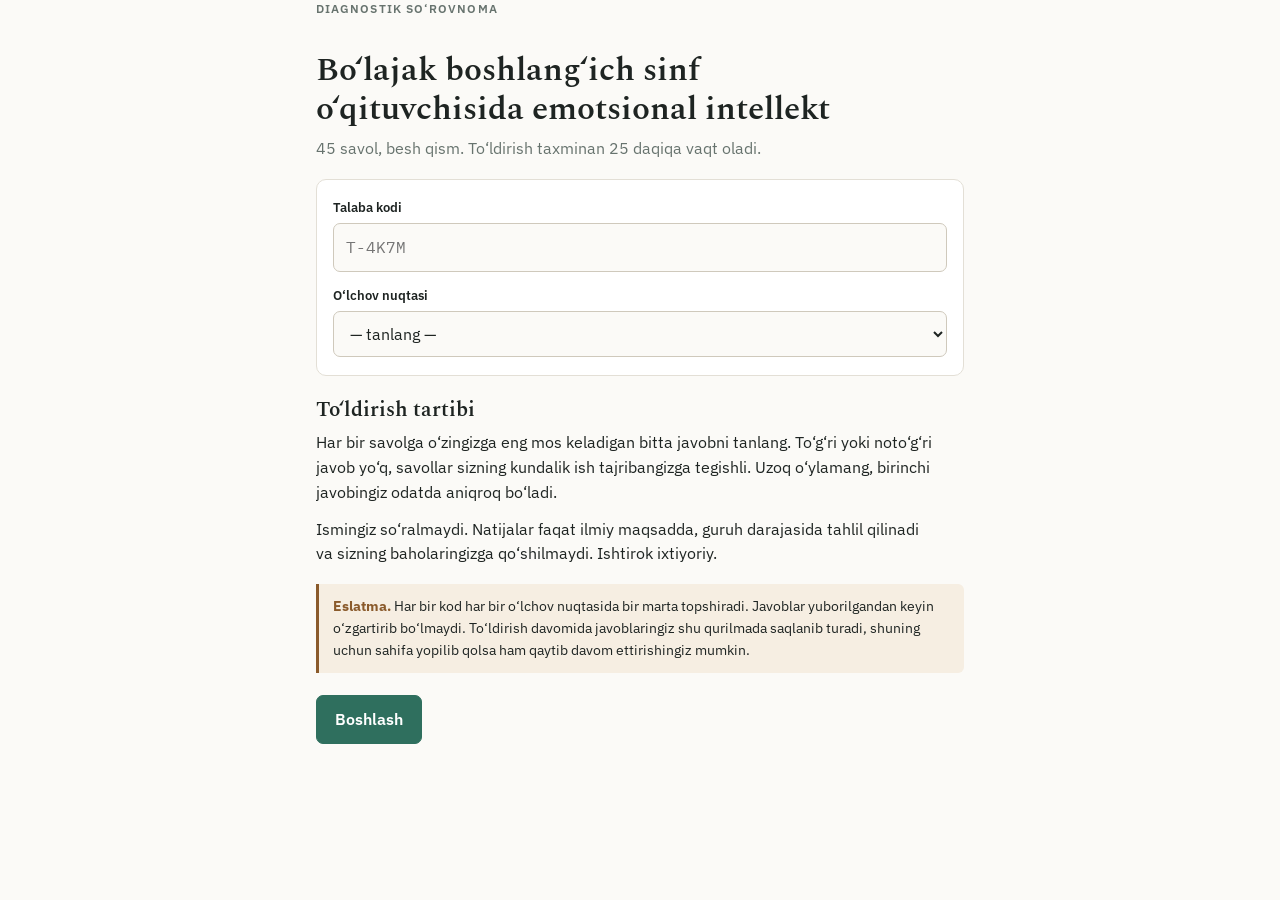
==== index.html @ 25a9147a "Add files via upload" ====
<!doctype html>
<html lang="uz">
<head>
<meta charset="utf-8">
<meta name="viewport" content="width=device-width, initial-scale=1, viewport-fit=cover">
<title>Emotsional intellekt so&#8216;rovnomasi</title>
<link rel="stylesheet" href="https://fonts.googleapis.com/css2?family=Spectral:wght@500;600&family=IBM+Plex+Sans:wght@400;500;600&family=IBM+Plex+Mono:wght@400;500&display=swap">
<style>
  :root{
    --bg:#FBFAF7; --surface:#FFFFFF; --surface-2:#F4F2EC;
    --ink:#1E2422; --muted:#67736E; --line:#E3DFD6; --line-2:#CFC9BC;
    --accent:#2F6F5E; --accent-ink:#FFFFFF; --accent-soft:#E7EFEB;
    --warn:#8A5A2B; --warn-soft:#F6EEE2;
    --serif:"Spectral",Georgia,"Times New Roman",serif;
    --sans:"IBM Plex Sans",system-ui,-apple-system,Segoe UI,sans-serif;
    --mono:"IBM Plex Mono",ui-monospace,SFMono-Regular,Menlo,monospace;
    color-scheme:light;
    padding-top:env(safe-area-inset-top,0px);
    padding-bottom:env(safe-area-inset-bottom,0px);
  }
  @media (prefers-color-scheme:dark){
    :root:not([data-theme="light"]){
      --bg:#14181A; --surface:#1B2022; --surface-2:#232A2C;
      --ink:#E7EAE7; --muted:#98A39E; --line:#2C3336; --line-2:#3C4548;
      --accent:#79B9A6; --accent-ink:#10201C; --accent-soft:#1E2E2A;
      --warn:#D7A76A; --warn-soft:#2A2319;
      color-scheme:dark;
    }
  }
  :root[data-theme="dark"]{
    --bg:#14181A; --surface:#1B2022; --surface-2:#232A2C;
    --ink:#E7EAE7; --muted:#98A39E; --line:#2C3336; --line-2:#3C4548;
    --accent:#79B9A6; --accent-ink:#10201C; --accent-soft:#1E2E2A;
    --warn:#D7A76A; --warn-soft:#2A2319;
    color-scheme:dark;
  }

  *{box-sizing:border-box}
  html{-webkit-text-size-adjust:100%}
  body{
    margin:0; background:var(--bg); color:var(--ink);
    font-family:var(--sans); font-size:16px; line-height:1.55;
  }
  img{max-width:100%}
  [hidden]{display:none!important}
  .wrap{max-width:680px; margin:0 auto; padding-inline:16px; padding-block:0 56px}

  .bar{
    position:sticky; top:env(safe-area-inset-top,0px); z-index:5;
    background:var(--bg); border-bottom:1px solid var(--line);
  }
  .bar-in{max-width:680px; margin:0 auto; padding:10px 16px 8px;
    display:flex; align-items:baseline; gap:12px; flex-wrap:nowrap}
  .bar-nom{font-family:var(--serif); font-weight:600; font-size:17px;
    white-space:nowrap; overflow:hidden; text-overflow:ellipsis}
  .bar-son{font-family:var(--mono); font-size:13px; color:var(--muted);
    margin-inline-start:auto; white-space:nowrap}
  .track{height:3px; background:var(--line)}
  .track > i{display:block; height:100%; background:var(--accent); width:0; transition:width .25s ease}
  @media (prefers-reduced-motion:reduce){ .track > i{transition:none} }

  h1{font-family:var(--serif); font-weight:600; font-size:clamp(25px,6vw,33px);
     line-height:1.2; text-wrap:balance; margin:32px 0 6px}
  h2{font-family:var(--serif); font-weight:600; font-size:21px; margin:0 0 4px; text-wrap:balance}
  .kicker{font-size:12px; letter-spacing:.09em; text-transform:uppercase;
    color:var(--muted); font-weight:600; margin:0}
  p{margin:0 0 12px; max-width:62ch}
  .muted{color:var(--muted)}
  .small{font-size:14px}

  .panel{background:var(--surface); border:1px solid var(--line); border-radius:10px;
    padding:18px 16px; margin:18px 0}
  .note{background:var(--warn-soft); border-inline-start:3px solid var(--warn);
    padding:12px 14px; border-radius:0 6px 6px 0; margin:18px 0; font-size:14px}
  .note strong{color:var(--warn)}
  .ok-note{background:var(--accent-soft); border-inline-start:3px solid var(--accent);
    padding:12px 14px; border-radius:0 6px 6px 0; margin:18px 0; font-size:14px}

  label.fld{display:block; margin:0 0 14px}
  label.fld > span{display:block; font-size:13px; font-weight:600; margin-bottom:5px}
  input[type=text], select{
    width:100%; font:inherit; font-family:var(--mono); padding:11px 12px;
    background:var(--bg); color:var(--ink);
    border:1px solid var(--line-2); border-radius:7px;
  }
  select{font-family:var(--sans)}
  input[type=text]:focus-visible, select:focus-visible, button:focus-visible{
    outline:2px solid var(--accent); outline-offset:2px}

  button{font:inherit; cursor:pointer; border-radius:7px; border:1px solid var(--line-2);
    background:var(--surface); color:var(--ink); padding:11px 18px}
  button.asosiy{background:var(--accent); color:var(--accent-ink); border-color:var(--accent); font-weight:600}
  button[disabled]{opacity:.5; cursor:not-allowed}
  .amal{display:flex; gap:10px; flex-wrap:wrap; margin-top:22px; align-items:center}

  .savol{border-top:1px solid var(--line); padding:18px 0 4px}
  .savol:first-of-type{border-top:0}
  .savol.javobsiz{background:var(--warn-soft); border-radius:8px;
    padding-inline:12px; margin-inline:-12px; border-top-color:transparent}
  .q{display:flex; gap:10px; margin-bottom:12px}
  .q-n{font-family:var(--mono); font-size:13px; color:var(--muted); padding-top:3px; min-width:24px}
  .q-t{flex:1; max-width:56ch}
  .vaziyat{font-style:italic; color:var(--ink); background:var(--surface-2);
    border-radius:8px; padding:12px 14px; margin-bottom:10px}

  .likert{display:grid; grid-template-columns:repeat(4,1fr); gap:8px}
  @media (max-width:520px){ .likert{grid-template-columns:repeat(2,1fr)} }
  .likert button{display:flex; flex-direction:column; align-items:center; gap:3px;
    padding:10px 6px; text-align:center; line-height:1.25}
  .likert .b-son{font-family:var(--mono); font-size:15px; font-weight:500}
  .likert .b-mat{font-size:11.5px; color:var(--muted)}
  .qator{display:grid; gap:8px}
  .qator button{text-align:start; padding:11px 13px; display:flex; gap:10px; align-items:flex-start}
  .qator .b-harf{font-family:var(--mono); font-size:13px; color:var(--muted); padding-top:2px}
  button.tanlangan{background:var(--accent-soft); border-color:var(--accent); box-shadow:inset 0 0 0 1px var(--accent)}
  button.tanlangan .b-mat, button.tanlangan .b-harf{color:var(--ink)}

  table{border-collapse:collapse; width:100%; font-size:15px}
  th,td{text-align:start; padding:10px 8px; border-bottom:1px solid var(--line)}
  th{font-size:12px; letter-spacing:.06em; text-transform:uppercase; color:var(--muted); font-weight:600}
  td.son{font-family:var(--mono); font-variant-numeric:tabular-nums; text-align:end; white-space:nowrap}
  .tbl-wrap{overflow-x:auto}
  @media (max-width:520px){
    .col-manba{display:none}
    th,td{padding:10px 5px}
  }
  .dj{display:inline-block; font-size:12.5px; font-weight:600; padding:2px 9px; border-radius:99px;
    border:1px solid var(--line-2); background:var(--surface-2)}
  .dj.yuqori{background:var(--accent-soft); border-color:var(--accent); color:var(--ink)}
  textarea{width:100%; min-height:110px; font-family:var(--mono); font-size:12px;
    padding:11px; border:1px solid var(--line-2); border-radius:7px;
    background:var(--bg); color:var(--ink); white-space:pre; overflow-x:auto}
  .xabar{font-size:14px; color:var(--warn); margin-top:12px; min-height:20px}
</style>
</head>
<body>

<div class="bar" id="bar" hidden>
  <div class="bar-in">
    <span class="bar-nom" id="bar-nom">A qismi</span>
    <span class="bar-son" id="bar-son">1 / 5</span>
  </div>
  <div class="track"><i id="track-i"></i></div>
</div>

<div class="wrap">

  <!-- KIRISH -->
  <section id="e-kirish">
    <p class="kicker">Diagnostik so&#8216;rovnoma</p>
    <h1>Bo&#8216;lajak boshlang&#8216;ich sinf o&#8216;qituvchisida emotsional intellekt</h1>
    <p class="muted">45 savol, besh qism. To&#8216;ldirish taxminan 25 daqiqa vaqt oladi.</p>

    <div class="ok-note" id="qoralama-panel" hidden>
      <strong id="qoralama-matn">Tugallanmagan to&#8216;ldirish topildi.</strong>
      <div class="amal" style="margin-top:10px">
        <button class="asosiy" id="davom">Davom etish</button>
        <button id="boshqatdan">Boshqatdan boshlash</button>
      </div>
    </div>

    <div class="panel">
      <label class="fld">
        <span>Talaba kodi</span>
        <input type="text" id="kod" placeholder="T-4K7M" autocomplete="off" spellcheck="false">
      </label>
      <label class="fld" style="margin-bottom:0">
        <span>O&#8216;lchov nuqtasi</span>
        <select id="nuqta">
          <option value="">&#8212; tanlang &#8212;</option>
          <option value="PRE">PRE-test</option>
          <option value="MID">MID-test</option>
          <option value="POST">POST-test</option>
        </select>
      </label>
    </div>

    <h2>To&#8216;ldirish tartibi</h2>
    <p>Har bir savolga o&#8216;zingizga eng mos keladigan bitta javobni tanlang. To&#8216;g&#8216;ri yoki noto&#8216;g&#8216;ri javob yo&#8216;q, savollar sizning kundalik ish tajribangizga tegishli. Uzoq o&#8216;ylamang, birinchi javobingiz odatda aniqroq bo&#8216;ladi.</p>
    <p>Ismingiz so&#8216;ralmaydi. Natijalar faqat ilmiy maqsadda, guruh darajasida tahlil qilinadi va sizning baholaringizga qo&#8216;shilmaydi. Ishtirok ixtiyoriy.</p>

    <div class="note">
      <strong>Eslatma.</strong> Har bir kod har bir o&#8216;lchov nuqtasida bir marta topshiradi. Javoblar yuborilgandan keyin o&#8216;zgartirib bo&#8216;lmaydi. To&#8216;ldirish davomida javoblaringiz shu qurilmada saqlanib turadi, shuning uchun sahifa yopilib qolsa ham qaytib davom ettirishingiz mumkin.
    </div>

    <div class="amal">
      <button class="asosiy" id="boshla">Boshlash</button>
      <span class="xabar" id="kirish-xabar"></span>
    </div>
  </section>

  <!-- QISMLAR -->
  <section id="e-qism" hidden>
    <h1 id="qism-sarlavha">A qismi</h1>
    <p class="muted" id="qism-izoh"></p>
    <div id="bandlar"></div>
    <div class="amal">
      <button id="orqaga">Orqaga</button>
      <button class="asosiy" id="keyingi">Keyingisi</button>
      <span class="xabar" id="qism-xabar"></span>
    </div>
  </section>

  <!-- NATIJA -->
  <section id="e-natija" hidden>
    <p class="kicker">Natija</p>
    <h1 id="natija-sarlavha">Natija</h1>
    <p class="muted" id="natija-izoh"></p>

    <div class="ok-note">Javoblaringiz saqlandi. So&#8216;rovnoma yakunlandi, sahifani yopishingiz mumkin.</div>

    <div class="tbl-wrap">
      <table>
        <thead>
          <tr><th>Mezon</th><th class="col-manba">Manba</th><th style="text-align:end">Ball</th><th style="text-align:end">Foiz</th><th>Daraja</th></tr>
        </thead>
        <tbody id="natija-tbody"></tbody>
      </table>
    </div>

    <p class="small muted" style="margin-top:14px">Umumiy ball hisoblanmaydi: mezonlarning hajmi turlicha va yig&#8216;indi natijani buzadi. Darajalar: past 0&#8211;33, o&#8216;rta 34&#8211;66, yuqori 67&#8211;100 foiz.</p>

    <details style="margin-top:24px">
      <summary class="small muted" style="cursor:pointer">Ma&#8217;lumot qatori (zaxira nusxa)</summary>
      <p class="small muted" style="margin-top:10px">Javoblar bazada saqlangan. Bu qator faqat zaxira uchun.</p>
      <textarea id="qator-matn" readonly spellcheck="false"></textarea>
      <div class="amal">
        <button id="nusxa">Nusxalash</button>
        <span class="xabar" id="natija-xabar"></span>
      </div>
    </details>
  </section>

</div>

<script>
/* Baza manzili va ochiq kaliti.
   Bu ikkisi brauzerda ochiq turishi uchun mo'ljallangan: ular bilan
   jadvallarni o'qib ham, o'zgartirib ham bo'lmaydi. Faqat ikkita amal
   ochiq — kod tekshirish va javob saqlash. */

const SB_URL = "https://zbuipyjpyliqqvnmccvu.supabase.co";
const SB_KEY = "sb_publishable_MJMHFlJ0Oghx0sfRD7zMQg_v-530TK6";


/* Diagnostik so'rovnoma — faqat bandlar matni.
   Ballash kaliti bu yerda YO'Q: u bazada turadi (band_kaliti jadvali).
   C qismining variantlari talabaga ko'rinadigan tartibda yozilgan;
   qaysi variant necha ball ekanini faqat baza biladi. */

const SHKALA = [
  "Mutlaqo qo‘shilmayman",
  "Qo‘shilmayman",
  "Qo‘shilaman",
  "To‘liq qo‘shilaman"
];

const QISM_A = [
  { n: 1,  text: "O‘quvchi xafa bo‘lganini, buni bildirmaslikka urinsa ham, sezaman" },
  { n: 2,  text: "O‘quvchi birdan jimib qolsa, buning sababini ko‘pincha tushunmayman" },
  { n: 3,  text: "Bolalar janjallashganda har birining nimadan xafa bo‘lganini ajrata olaman" },
  { n: 4,  text: "Ota-onaning gapirish ohangidan uning tashvishlanayotganini bilib olaman" },
  { n: 5,  text: "O‘quvchi javob berishdan qo‘rqayotganini yoki javobni bilmasligini farqlay olaman" },
  { n: 6,  text: "Yig‘lab yuborgan o‘quvchini tez tinchlantira olaman" },
  { n: 7,  text: "O‘quvchining ishtiyoqi so‘nib qolsa, uni qaytadan qiziqtira olmayman" },
  { n: 8,  text: "Sinfdagi keskinlikni janjal kuchaymasdan bosa olaman" },
  { n: 9,  text: "O‘quvchining qo‘rquvini yengishiga yordam berish menga qiyin" },
  { n: 10, text: "Bolaning xatosi haqida gapirganda uni ruhan tushirib yubormaslikni uddalayman" },
  { n: 11, text: "Ayrim o‘quvchilar bilan munosabatim nega qiyin kechayotganini o‘zim tushunmayman" },
  { n: 12, text: "Ish kunim og‘ir o‘tganida buning aniq sababini ayta olaman" },
  { n: 13, text: "Bolalarga nisbatan nima his qilayotganimni so‘z bilan ifodalash menga qiyin" },
  { n: 14, text: "Charchoq bilan asabiylikni bir-biridan ajrata olaman" },
  { n: 15, text: "Dars oldidan hayajonlansam, o‘zimni tez qo‘lga ola bilaman" },
  { n: 16, text: "Kun davomida to‘plangan asabiylikni bosishim qiyin kechadi" },
  { n: 17, text: "Ishdagi muvaffaqiyatsizlikdan keyin o‘zimni tez o‘nglab ola bilaman" },
  { n: 18, text: "Charchaganimni yoki zerikkanimni bolalarga bildirmaslikni uddalayman" },
  { n: 19, text: "O‘quvchining javobidan ko‘nglim to‘lmasa ham, buni yuzimda bildirmayman" },
  { n: 20, text: "Jahlim chiqqanda ko‘nglimdagini aytib qo‘yaman" }
];

const QISM_B = [
  { n: 21, q: "Meta-moment texnikasi qanday tartibda qo‘llaniladi?",
    opts: {
      A: "Nafas ol, To‘xta, Maqsadli javob ber, Holatingni his qil",
      B: "To‘xta, Nafas ol, Holatingni his qil, Maqsadli javob ber",
      C: "Holatingni his qil, To‘xta, Nafas ol, Maqsadli javob ber",
      D: "To‘xta, Holatingni his qil, Maqsadli javob ber, Nafas ol"
    } },
  { n: 22, q: "Refleksiv jurnaldagi “Keyingi darsda nimani o‘zgartiraman?” savoli qaysi bosqichga tegishli?",
    opts: { A: "vaziyatni tavsiflash", B: "baholash", C: "tahlil", D: "harakat rejasi" } },
  { n: 23, q: "Vaziyat yechimi algoritmida hissiyotni aniqlashdan keyin qaysi bosqich keladi?",
    opts: { A: "variant taklif qilish", B: "boshqalar nuqtai nazarini tushunish", C: "refleksiya", D: "vaziyatni tavsiflash" } },
  { n: 24, q: "Quyidagilardan qaysi biri noverbal signal emas?",
    opts: { A: "yelkalarning qisilishi", B: "ko‘z aloqasidan qochish", C: "og‘zaki shikoyat bildirish", D: "partadagi qo‘llarning bezovta harakati" } },
  { n: 25, q: "Kasbiy barqarorlik yo‘li qanday talabga javob berishi kerak?",
    opts: { A: "nazariy asoslangan va yangi bo‘lishi", B: "amaliy va o‘lchanadigan bo‘lishi", C: "hamkasblar tasdiqlagan bo‘lishi", D: "uzoq muddatga mo‘ljallangan bo‘lishi" } },
  { n: 26, q: "Psixologik xavfsiz sinf muhiti qaysi uch yo‘nalishda baholanadi?",
    opts: { A: "jismoniy, hissiy, ijtimoiy", B: "jismoniy, aqliy, ma’naviy", C: "hissiy, aqliy, tashkiliy", D: "ijtimoiy, ma’naviy, jismoniy" } },
  { n: 27, q: "O‘lchanadigan maqsad nimani talab qiladi?",
    opts: { A: "maqsad qisqa muddatli bo‘lishini", B: "natijani raqam yoki aniq ko‘rsatkichda ifodalashni", C: "maqsadning talabaga qiziqarli bo‘lishini", D: "maqsadni rahbar tasdiqlashini" } },
  { n: 28, q: "Ziddiyatli ota-ona bilan muloqotda o‘qituvchidan bir vaqtda talab etiladigan uch narsaga qaysi biri kirmaydi?",
    opts: { A: "empatiya", B: "o‘zini boshqarish", C: "kasbiy munosabatni saqlash", D: "ota-onaning fikriga qo‘shilish" } }
];

/* C qismi. Variantlar talabaga ko'rinadigan tartibda, ballsiz.
   Yuborilganda tanlangan variantning tartib raqami (0..3) ketadi. */
const QISM_C = [
  { n: 29,
    sit: "Odatda faol qatnashadigan o‘quvchi bir haftadan beri darsda jim o‘tiribdi, savollarga qisqa javob beradi, tanaffusda yolg‘iz qoladi.",
    opts: [
      "Vaqtinchalik holat deb, bir-ikki hafta kuzataman",
      "Dars oxirida yolg‘iz qolganda holidan xabar olaman",
      "Darsda ko‘proq savol berib, uni faollashtirishga urinaman",
      "Ota-onasiga qo‘ng‘iroq qilib, uyda nima bo‘lganini so‘rayman"
    ] },
  { n: 30,
    sit: "Uchinchi marta tushuntirganingizdan keyin ham sinfning yarmi topshiriqni noto‘g‘ri bajardi. Jahlingiz chiqyapti.",
    opts: [
      "Topshiriqni uyga beraman, darsni davom ettiraman",
      "Charchaganimni aytib, mustaqil ishlashlarini so‘rayman",
      "Bir daqiqa to‘xtab, o‘zimni bosaman, keyin tushuntirish usulini o‘zgartiraman",
      "Ovozimni ko‘tarmasdan, e’tiborsizlik uchun tanbeh beraman"
    ] },
  { n: 31,
    sit: "Doskada masala yechayotgan o‘quvchi xato qildi, sinfda kulgi ko‘tarildi.",
    opts: [
      "O‘quvchini joyiga o‘tqazib, boshqasini chaqiraman",
      "Kulganlarga tanbeh berib, o‘quvchiga yechishni davom ettirishni aytaman",
      "Xatoni o‘zim tuzatib, darsni davom ettiraman",
      "Kulgini to‘xtatib, xatoning qayeridan boshlanganini birga topamiz"
    ] },
  { n: 32,
    sit: "Ota-ona darsdan keyin keskin ohangda farzandiga past baho qo‘yilganidan norozi ekanini aytdi.",
    opts: [
      "Avval uni to‘liq eshitaman, keyin bahoning qanday qo‘yilganini ko‘rsataman",
      "Suhbatni boshqa kunga ko‘chiraman",
      "Baho mezonlarini darrov tushuntirib, adolatli ekanini asoslayman",
      "Bahoni qayta ko‘rib chiqishga va’da beraman"
    ] },
  { n: 33,
    sit: "Dars yakunida siz bir o‘quvchiga keskin gapirib qo‘yganingizni angladingiz.",
    opts: [
      "Keyingi darsda unga ko‘proq e’tibor berib, holatni yumshataman",
      "Keyingi tanaffusda o‘quvchi bilan alohida gaplashib, holatimni tushuntiraman",
      "O‘quvchi sezmagan bo‘lsa kerak deb, e’tibor bermayman",
      "O‘zimga qayd qilib qo‘yaman"
    ] }
];

const QISM_D = [
  { n: 34, text: "Amaliyot paytida o‘zimni talaba emas, o‘qituvchi kabi his qilaman" },
  { n: 35, text: "Bolaning kayfiyati uchun javobgarlikni o‘z zimmamga olaman" },
  { n: 36, text: "Tajribali o‘qituvchilarning ish uslubini o‘zimga yaqin deb bilmayman" },
  { n: 37, text: "Bolalarning ishonchini qozonishni dars o‘tish bilan teng ko‘raman" },
  { n: 38, text: "Kasbning emotsional yuki meni cho‘chitadi" },
  { n: 39, text: "O‘n yildan keyin ham o‘zimni boshlang‘ich sinf o‘qituvchisi sifatida tasavvur qilaman" }
];

const QISM_E = [
  { n: 40, text: "Dars tugagach, nima yaxshi, nima yomon ketganini o‘zim uchun aniqlab olaman" },
  { n: 41, text: "Dars davomida rejam ishlamayotganini sezsam, shu zahoti usulni o‘zgartiraman" },
  { n: 42, text: "Voqeani o‘quvchining ko‘zi bilan ham ko‘rishga urinaman" },
  { n: 43, text: "Dars muvaffaqiyatsiz o‘tsa, sababini ko‘proq bolalarning tayyorgarligidan izlayman" },
  { n: 44, text: "O‘z tahlilimdan keyingi darsga aniq bir qaror chiqaraman" },
  { n: 45, text: "O‘tgan darsni qayta o‘ylashga vaqtim ham, xohishim ham bo‘lmaydi" }
];

const QISMLAR = [
  { id: "A", nom: "Emotsional holatni tanish va boshqarish", tur: "likert",  bandlar: QISM_A },
  { id: "B", nom: "Nazariy bilim",                            tur: "bilim",   bandlar: QISM_B },
  { id: "C", nom: "Pedagogik vaziyatlar",                     tur: "vaziyat", bandlar: QISM_C },
  { id: "D", nom: "Kasbiy-emotsional identifikatsiya",        tur: "likert",  bandlar: QISM_D },
  { id: "E", nom: "Refleksiya",                               tur: "likert",  bandlar: QISM_E }
];

/* Natija ekranida ko'rsatiladigan mezonlar. Ballni baza qaytaradi. */
const MEZONLAR = [
  { id: "bilim",     nom: "Bilim",                  maks: 8,  manba: "B qismi" },
  { id: "amaliy",    nom: "Emotsional-amaliy",      maks: 75, manba: "A va C qismlari" },
  { id: "refleksiv", nom: "Refleksiv",              maks: 18, manba: "E qismi" },
  { id: "kasbiy",    nom: "Kasbiy-identifikatsion", maks: 18, manba: "D qismi" }
];


(function () {
  "use strict";

  var QORALAMA = "sorovnoma_qoralama_v1";

  var javoblar = {};
  var kod = "", nuqta = "", guruh = "", qismIdx = 0, boshlanganVaqt = null;
  var yuborilmoqda = false;

  var el = function (id) { return document.getElementById(id); };
  var mat = function (s) { return document.createTextNode(s); };

  /* ---------- qurilmada saqlash ---------- */
  function qoralamaYoz() {
    try {
      localStorage.setItem(QORALAMA, JSON.stringify({
        kod: kod, nuqta: nuqta, guruh: guruh, qismIdx: qismIdx,
        javoblar: javoblar, boshlangan: boshlanganVaqt
      }));
    } catch (e) { /* xotira yopiq bo'lsa, e'tiborsiz qoldiriladi */ }
  }
  function qoralamaOqi() {
    try {
      var s = localStorage.getItem(QORALAMA);
      if (!s) return null;
      var d = JSON.parse(s);
      if (!d || !d.kod || !d.nuqta) return null;
      return d;
    } catch (e) { return null; }
  }
  function qoralamaOchir() {
    try { localStorage.removeItem(QORALAMA); } catch (e) {}
  }

  /* ---------- baza bilan aloqa ---------- */
  function sbRpc(nom, tana) {
    var ctrl = typeof AbortController !== "undefined" ? new AbortController() : null;
    var vaqt = setTimeout(function () { if (ctrl) ctrl.abort(); }, 20000);
    var sozlama = {
      method: "POST",
      headers: {
        "apikey": SB_KEY,
        "Authorization": "Bearer " + SB_KEY,
        "Content-Type": "application/json"
      },
      body: JSON.stringify(tana)
    };
    if (ctrl) sozlama.signal = ctrl.signal;
    return fetch(SB_URL + "/rest/v1/rpc/" + nom, sozlama)
      .then(function (r) {
        return r.text().then(function (t) {
          clearTimeout(vaqt);
          var j = null;
          try { j = JSON.parse(t); } catch (e) {}
          if (!r.ok) return { xato: "server", status: r.status, body: j };
          return { ok: true, body: j };
        });
      })
      .catch(function () { clearTimeout(vaqt); return { xato: "tarmoq" }; });
  }

  /* ---------- ekranlar ---------- */
  function ekran(nom) {
    el("e-kirish").hidden = nom !== "kirish";
    el("e-qism").hidden   = nom !== "qism";
    el("e-natija").hidden = nom !== "natija";
    el("bar").hidden      = nom !== "qism";
    window.scrollTo(0, 0);
  }

  /* ---------- kirish ---------- */
  function qoralamaniKorsat() {
    var d = qoralamaOqi();
    if (!d) { el("qoralama-panel").hidden = true; return; }
    el("qoralama-panel").hidden = false;
    el("qoralama-matn").textContent =
      "Tugallanmagan to‘ldirish topildi: " + d.kod + ", " + d.nuqta + "-test.";
  }

  el("davom").addEventListener("click", function () {
    var d = qoralamaOqi();
    if (!d) { qoralamaniKorsat(); return; }
    kod = d.kod; nuqta = d.nuqta; guruh = d.guruh || "";
    javoblar = d.javoblar || {};
    qismIdx = Math.min(Math.max(d.qismIdx || 0, 0), QISMLAR.length - 1);
    boshlanganVaqt = d.boshlangan || new Date().toISOString();
    qismChiz();
    ekran("qism");
  });

  el("boshqatdan").addEventListener("click", function () {
    qoralamaOchir();
    qoralamaniKorsat();
  });

  el("boshla").addEventListener("click", function () {
    var k = el("kod").value.trim().toUpperCase();
    var nq = el("nuqta").value;
    if (!k)  { el("kirish-xabar").textContent = "Talaba kodini kiriting."; el("kod").focus(); return; }
    if (!nq) { el("kirish-xabar").textContent = "O‘lchov nuqtasini tanlang."; el("nuqta").focus(); return; }

    el("boshla").disabled = true;
    el("kirish-xabar").textContent = "Kod tekshirilmoqda…";

    sbRpc("kod_tekshir", { p_kod: k }).then(function (j) {
      el("boshla").disabled = false;
      if (j.xato === "tarmoq") {
        el("kirish-xabar").textContent = "Internetga ulanib bo‘lmadi. Aloqani tekshirib, qayta urining.";
        return;
      }
      if (j.xato) {
        el("kirish-xabar").textContent = "Server javob bermadi. Birozdan keyin qayta urining.";
        return;
      }
      var q = j.body && j.body[0];
      if (!q) {
        el("kirish-xabar").textContent = "Bunday kod ro‘yxatda yo‘q. Kodni tekshirib, qayta kiriting.";
        return;
      }
      var topshirilgan = q.topshirilgan || [];
      if (topshirilgan.indexOf(nq) >= 0) {
        el("kirish-xabar").textContent = "Bu kod bilan " + nq + "-test allaqachon topshirilgan.";
        return;
      }
      kod = q.kod; guruh = q.guruh; nuqta = nq;
      javoblar = {}; qismIdx = 0;
      boshlanganVaqt = new Date().toISOString();
      el("kirish-xabar").textContent = "";
      qoralamaYoz();
      qismChiz();
      ekran("qism");
    });
  });

  /* ---------- savollar ---------- */
  function tugma(ichki, tanlandi, bosildi) {
    var b = document.createElement("button");
    b.type = "button";
    ichki(b);
    if (tanlandi) b.classList.add("tanlangan");
    b.addEventListener("click", bosildi);
    return b;
  }

  function belgila(guruhEl, tugmasi, n, qiymat) {
    var hammasi = guruhEl.querySelectorAll("button");
    for (var i = 0; i < hammasi.length; i++) hammasi[i].classList.remove("tanlangan");
    tugmasi.classList.add("tanlangan");
    javoblar[n] = qiymat;
    var karta = tugmasi.closest(".savol");
    if (karta) karta.classList.remove("javobsiz");
    el("qism-xabar").textContent = "";
    qoralamaYoz();
  }

  function savolKarta(n) {
    var d = document.createElement("div");
    d.className = "savol";
    d.id = "savol-" + n;
    return d;
  }

  function sarlavhaQator(n, matn, kursiv) {
    var q = document.createElement("div"); q.className = "q";
    var a = document.createElement("div"); a.className = "q-n"; a.appendChild(mat(String(n)));
    var b = document.createElement("div"); b.className = "q-t";
    if (kursiv) { var v = document.createElement("div"); v.className = "vaziyat"; v.appendChild(mat(matn)); b.appendChild(v); }
    else b.appendChild(mat(matn));
    q.appendChild(a); q.appendChild(b);
    return q;
  }

  function likertSavol(band) {
    var d = savolKarta(band.n);
    d.appendChild(sarlavhaQator(band.n, band.text, false));
    var g = document.createElement("div"); g.className = "likert";
    for (var i = 0; i < 4; i++) {
      (function (v) {
        g.appendChild(tugma(function (b) {
          var s1 = document.createElement("span"); s1.className = "b-son"; s1.appendChild(mat(String(v)));
          var s2 = document.createElement("span"); s2.className = "b-mat"; s2.appendChild(mat(SHKALA[v]));
          b.appendChild(s1); b.appendChild(s2);
          b.setAttribute("aria-label", band.n + "-band, " + v + " — " + SHKALA[v]);
        }, javoblar[band.n] === String(v), function (ev) { belgila(g, ev.currentTarget, band.n, String(v)); }));
      })(i);
    }
    d.appendChild(g);
    return d;
  }

  function bilimSavol(band) {
    var d = savolKarta(band.n);
    d.appendChild(sarlavhaQator(band.n, band.q, false));
    var g = document.createElement("div"); g.className = "qator";
    ["A", "B", "C", "D"].forEach(function (h) {
      g.appendChild(tugma(function (b) {
        var s1 = document.createElement("span"); s1.className = "b-harf"; s1.appendChild(mat(h));
        var s2 = document.createElement("span"); s2.className = "b-mat"; s2.appendChild(mat(band.opts[h]));
        b.appendChild(s1); b.appendChild(s2);
      }, javoblar[band.n] === h, function (ev) { belgila(g, ev.currentTarget, band.n, h); }));
    });
    d.appendChild(g);
    return d;
  }

  function vaziyatSavol(band) {
    var d = savolKarta(band.n);
    d.appendChild(sarlavhaQator(band.n, band.sit, true));
    var g = document.createElement("div"); g.className = "qator";
    band.opts.forEach(function (matni, idx) {
      g.appendChild(tugma(function (b) {
        var s2 = document.createElement("span"); s2.className = "b-mat"; s2.appendChild(mat(matni));
        b.appendChild(s2);
      }, javoblar[band.n] === String(idx), function (ev) { belgila(g, ev.currentTarget, band.n, String(idx)); }));
    });
    d.appendChild(g);
    return d;
  }

  /* ---------- qism ---------- */
  var IZOH = {
    likert: "Har bir fikr uchun bitta javobni tanlang: 0 — mutlaqo qo‘shilmayman, 3 — to‘liq qo‘shilaman.",
    bilim:  "Har bir savolning bitta to‘g‘ri javobi bor.",
    vaziyat:"Har bir vaziyatda o‘zingiz amalda qanday yo‘l tutishingizga eng yaqin variantni tanlang."
  };

  function toldirilmaganlar(qism) {
    var yoq = [];
    for (var i = 0; i < qism.bandlar.length; i++) {
      var n = qism.bandlar[i].n;
      if (javoblar[n] === undefined || javoblar[n] === null || javoblar[n] === "") yoq.push(n);
    }
    return yoq;
  }

  function qismChiz() {
    var q = QISMLAR[qismIdx];
    el("bar-nom").textContent = q.id + " qismi — " + q.nom;
    el("bar-son").textContent = (qismIdx + 1) + " / " + QISMLAR.length;
    el("track-i").style.width = Math.round((qismIdx / QISMLAR.length) * 100) + "%";
    el("qism-sarlavha").textContent = q.id + " qismi. " + q.nom;
    el("qism-izoh").textContent = IZOH[q.tur];
    el("orqaga").disabled = qismIdx === 0;
    el("keyingi").disabled = false;
    el("keyingi").textContent = qismIdx === QISMLAR.length - 1 ? "Yakunlash" : "Keyingisi";
    el("qism-xabar").textContent = "";

    var uy = el("bandlar");
    while (uy.firstChild) uy.removeChild(uy.firstChild);
    q.bandlar.forEach(function (band) {
      uy.appendChild(q.tur === "likert" ? likertSavol(band)
                   : q.tur === "bilim"  ? bilimSavol(band)
                                        : vaziyatSavol(band));
    });
    window.scrollTo(0, 0);
  }

  el("orqaga").addEventListener("click", function () {
    if (qismIdx > 0) { qismIdx--; qoralamaYoz(); qismChiz(); }
  });

  el("keyingi").addEventListener("click", function () {
    if (yuborilmoqda) return;
    var q = QISMLAR[qismIdx];
    var yoq = toldirilmaganlar(q);
    if (yoq.length) {
      yoq.forEach(function (n) {
        var k = el("savol-" + n);
        if (k) k.classList.add("javobsiz");
      });
      el("qism-xabar").textContent = yoq.length + " ta savol javobsiz qoldi.";
      var birinchi = el("savol-" + yoq[0]);
      if (birinchi) birinchi.scrollIntoView({ block: "center" });
      return;
    }
    if (qismIdx < QISMLAR.length - 1) { qismIdx++; qoralamaYoz(); qismChiz(); }
    else yubor();
  });

  /* ---------- yuborish ---------- */
  function yubor() {
    yuborilmoqda = true;
    el("keyingi").disabled = true;
    el("keyingi").textContent = "Yuborilmoqda…";
    el("qism-xabar").textContent = "";

    sbRpc("javob_saqla", {
      p_kod: kod, p_nuqta: nuqta,
      p_javoblar: javoblar, p_boshlangan: boshlanganVaqt
    }).then(function (j) {
      yuborilmoqda = false;
      el("keyingi").disabled = false;

      if (j.xato) {
        el("keyingi").textContent = "Qayta yuborish";
        el("qism-xabar").textContent = j.xato === "tarmoq"
          ? "Internetga ulanib bo‘lmadi. Javoblaringiz saqlanib turibdi — aloqa tiklanganda qayta yuboring."
          : "Server javob bermadi. Javoblaringiz saqlanib turibdi — birozdan keyin qayta yuboring.";
        return;
      }

      var r = j.body && j.body[0];
      if (!r) {
        el("keyingi").textContent = "Qayta yuborish";
        el("qism-xabar").textContent = "Server tushunarsiz javob qaytardi. Qayta urinib ko‘ring.";
        return;
      }
      if (r.holat === "allaqachon_topshirilgan") {
        el("keyingi").textContent = "Yakunlash";
        el("qism-xabar").textContent = "Bu kod bilan " + nuqta + "-test allaqachon topshirilgan.";
        qoralamaOchir();
        return;
      }
      if (r.holat === "kod_topilmadi") {
        el("keyingi").textContent = "Yakunlash";
        el("qism-xabar").textContent = "Kod ro‘yxatdan topilmadi. Tekshiruvchiga murojaat qiling.";
        return;
      }
      if (r.holat !== "saqlandi") {
        el("keyingi").textContent = "Qayta yuborish";
        el("qism-xabar").textContent = "Javoblar to‘liq emas yoki noto‘g‘ri. Qayta urinib ko‘ring.";
        return;
      }
      qoralamaOchir();
      natijaChiz(r);
    });
  }

  /* ---------- natija ---------- */
  function sana(d) {
    var p = function (x) { return (x < 10 ? "0" : "") + x; };
    return d.getFullYear() + "-" + p(d.getMonth() + 1) + "-" + p(d.getDate()) +
           " " + p(d.getHours()) + ":" + p(d.getMinutes());
  }
  function daraja(foiz) {
    if (foiz <= 33) return "past";
    if (foiz <= 66) return "o‘rta";
    return "yuqori";
  }

  function natijaChiz(r) {
    el("natija-sarlavha").textContent = kod;
    el("natija-izoh").textContent = nuqta + "-test · " + (guruh ? guruh + " · " : "") + sana(new Date());

    var tb = el("natija-tbody");
    while (tb.firstChild) tb.removeChild(tb.firstChild);
    MEZONLAR.forEach(function (m) {
      var ball = r[m.id + "_ball"], foiz = r[m.id + "_foiz"];
      var tr = document.createElement("tr");
      var c1 = document.createElement("td"); c1.appendChild(mat(m.nom));
      var c2 = document.createElement("td"); c2.className = "muted small col-manba"; c2.appendChild(mat(m.manba));
      var c3 = document.createElement("td"); c3.className = "son"; c3.appendChild(mat(ball + " / " + m.maks));
      var c4 = document.createElement("td"); c4.className = "son"; c4.appendChild(mat(foiz + "%"));
      var c5 = document.createElement("td");
      var dj = daraja(foiz);
      var sp = document.createElement("span"); sp.className = "dj " + (dj === "yuqori" ? "yuqori" : "");
      sp.appendChild(mat(dj)); c5.appendChild(sp);
      [c1, c2, c3, c4, c5].forEach(function (c) { tr.appendChild(c); });
      tb.appendChild(tr);
    });

    var bosh = ["kod", "nuqta", "guruh", "sana"];
    var qiy  = [kod, nuqta, guruh, sana(new Date())];
    MEZONLAR.forEach(function (m) {
      bosh.push(m.id + "_ball", m.id + "_foiz");
      qiy.push(r[m.id + "_ball"], r[m.id + "_foiz"]);
    });
    for (var n = 1; n <= 45; n++) {
      bosh.push("j" + n);
      qiy.push(javoblar[n] === undefined ? "" : javoblar[n]);
    }
    el("qator-matn").value = bosh.join(",") + "\n" + qiy.join(",");
    el("natija-xabar").textContent = "";
    el("track-i").style.width = "100%";
    ekran("natija");
  }

  el("nusxa").addEventListener("click", function () {
    var t = el("qator-matn");
    t.focus(); t.select();
    var ok = false;
    try { ok = document.execCommand("copy"); } catch (e) { ok = false; }
    if (!ok && navigator.clipboard) {
      navigator.clipboard.writeText(t.value).then(function () {
        el("natija-xabar").textContent = "Nusxalandi.";
      }, function () {
        el("natija-xabar").textContent = "Nusxalanmadi — matnni belgilab, qo‘lda nusxalang.";
      });
      return;
    }
    el("natija-xabar").textContent = ok ? "Nusxalandi." : "Nusxalanmadi — matnni belgilab, qo‘lda nusxalang.";
  });

  qoralamaniKorsat();
})();
</script>
</body>
</html>
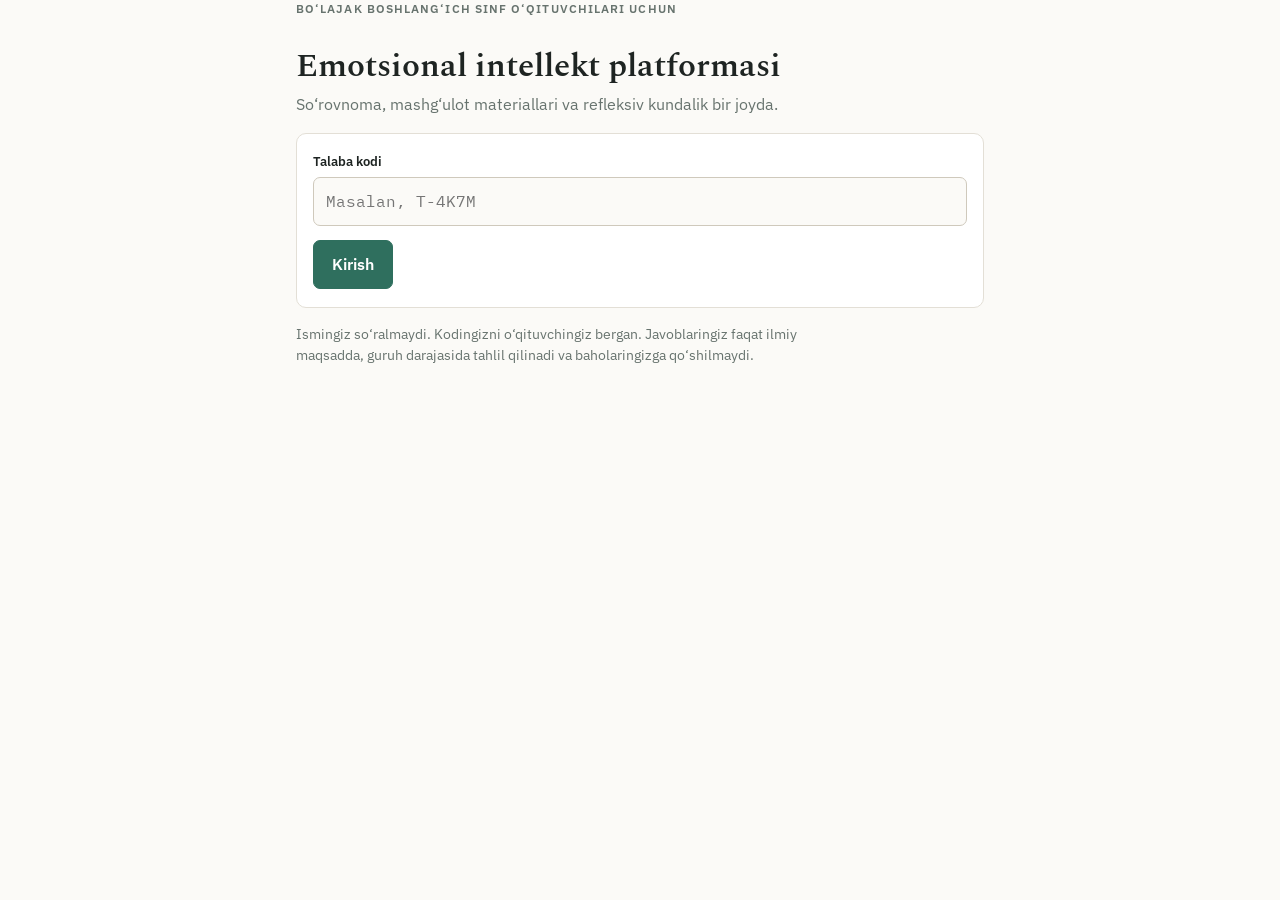
==== commit 4462615f: "Platforma: talaba sahifasi, kundalik, kuzatuv, boshqaruv va ochiq portal Co-Authored-By: Claude Opus" ====
--- a/index.html
+++ b/index.html
@@ -3,779 +3,520 @@
 <head>
 <meta charset="utf-8">
 <meta name="viewport" content="width=device-width, initial-scale=1, viewport-fit=cover">
-<title>Emotsional intellekt so&#8216;rovnomasi</title>
+<title>Emotsional intellekt platformasi</title>
 <link rel="stylesheet" href="https://fonts.googleapis.com/css2?family=Spectral:wght@500;600&family=IBM+Plex+Sans:wght@400;500;600&family=IBM+Plex+Mono:wght@400;500&display=swap">
-<style>
-  :root{
-    --bg:#FBFAF7; --surface:#FFFFFF; --surface-2:#F4F2EC;
-    --ink:#1E2422; --muted:#67736E; --line:#E3DFD6; --line-2:#CFC9BC;
-    --accent:#2F6F5E; --accent-ink:#FFFFFF; --accent-soft:#E7EFEB;
-    --warn:#8A5A2B; --warn-soft:#F6EEE2;
-    --serif:"Spectral",Georgia,"Times New Roman",serif;
-    --sans:"IBM Plex Sans",system-ui,-apple-system,Segoe UI,sans-serif;
-    --mono:"IBM Plex Mono",ui-monospace,SFMono-Regular,Menlo,monospace;
-    color-scheme:light;
-    padding-top:env(safe-area-inset-top,0px);
-    padding-bottom:env(safe-area-inset-bottom,0px);
-  }
-  @media (prefers-color-scheme:dark){
-    :root:not([data-theme="light"]){
-      --bg:#14181A; --surface:#1B2022; --surface-2:#232A2C;
-      --ink:#E7EAE7; --muted:#98A39E; --line:#2C3336; --line-2:#3C4548;
-      --accent:#79B9A6; --accent-ink:#10201C; --accent-soft:#1E2E2A;
-      --warn:#D7A76A; --warn-soft:#2A2319;
-      color-scheme:dark;
-    }
-  }
-  :root[data-theme="dark"]{
-    --bg:#14181A; --surface:#1B2022; --surface-2:#232A2C;
-    --ink:#E7EAE7; --muted:#98A39E; --line:#2C3336; --line-2:#3C4548;
-    --accent:#79B9A6; --accent-ink:#10201C; --accent-soft:#1E2E2A;
-    --warn:#D7A76A; --warn-soft:#2A2319;
-    color-scheme:dark;
-  }
-
-  *{box-sizing:border-box}
-  html{-webkit-text-size-adjust:100%}
-  body{
-    margin:0; background:var(--bg); color:var(--ink);
-    font-family:var(--sans); font-size:16px; line-height:1.55;
-  }
-  img{max-width:100%}
-  [hidden]{display:none!important}
-  .wrap{max-width:680px; margin:0 auto; padding-inline:16px; padding-block:0 56px}
-
-  .bar{
-    position:sticky; top:env(safe-area-inset-top,0px); z-index:5;
-    background:var(--bg); border-bottom:1px solid var(--line);
-  }
-  .bar-in{max-width:680px; margin:0 auto; padding:10px 16px 8px;
-    display:flex; align-items:baseline; gap:12px; flex-wrap:nowrap}
-  .bar-nom{font-family:var(--serif); font-weight:600; font-size:17px;
-    white-space:nowrap; overflow:hidden; text-overflow:ellipsis}
-  .bar-son{font-family:var(--mono); font-size:13px; color:var(--muted);
-    margin-inline-start:auto; white-space:nowrap}
-  .track{height:3px; background:var(--line)}
-  .track > i{display:block; height:100%; background:var(--accent); width:0; transition:width .25s ease}
-  @media (prefers-reduced-motion:reduce){ .track > i{transition:none} }
-
-  h1{font-family:var(--serif); font-weight:600; font-size:clamp(25px,6vw,33px);
-     line-height:1.2; text-wrap:balance; margin:32px 0 6px}
-  h2{font-family:var(--serif); font-weight:600; font-size:21px; margin:0 0 4px; text-wrap:balance}
-  .kicker{font-size:12px; letter-spacing:.09em; text-transform:uppercase;
-    color:var(--muted); font-weight:600; margin:0}
-  p{margin:0 0 12px; max-width:62ch}
-  .muted{color:var(--muted)}
-  .small{font-size:14px}
-
-  .panel{background:var(--surface); border:1px solid var(--line); border-radius:10px;
-    padding:18px 16px; margin:18px 0}
-  .note{background:var(--warn-soft); border-inline-start:3px solid var(--warn);
-    padding:12px 14px; border-radius:0 6px 6px 0; margin:18px 0; font-size:14px}
-  .note strong{color:var(--warn)}
-  .ok-note{background:var(--accent-soft); border-inline-start:3px solid var(--accent);
-    padding:12px 14px; border-radius:0 6px 6px 0; margin:18px 0; font-size:14px}
-
-  label.fld{display:block; margin:0 0 14px}
-  label.fld > span{display:block; font-size:13px; font-weight:600; margin-bottom:5px}
-  input[type=text], select{
-    width:100%; font:inherit; font-family:var(--mono); padding:11px 12px;
-    background:var(--bg); color:var(--ink);
-    border:1px solid var(--line-2); border-radius:7px;
-  }
-  select{font-family:var(--sans)}
-  input[type=text]:focus-visible, select:focus-visible, button:focus-visible{
-    outline:2px solid var(--accent); outline-offset:2px}
-
-  button{font:inherit; cursor:pointer; border-radius:7px; border:1px solid var(--line-2);
-    background:var(--surface); color:var(--ink); padding:11px 18px}
-  button.asosiy{background:var(--accent); color:var(--accent-ink); border-color:var(--accent); font-weight:600}
-  button[disabled]{opacity:.5; cursor:not-allowed}
-  .amal{display:flex; gap:10px; flex-wrap:wrap; margin-top:22px; align-items:center}
-
-  .savol{border-top:1px solid var(--line); padding:18px 0 4px}
-  .savol:first-of-type{border-top:0}
-  .savol.javobsiz{background:var(--warn-soft); border-radius:8px;
-    padding-inline:12px; margin-inline:-12px; border-top-color:transparent}
-  .q{display:flex; gap:10px; margin-bottom:12px}
-  .q-n{font-family:var(--mono); font-size:13px; color:var(--muted); padding-top:3px; min-width:24px}
-  .q-t{flex:1; max-width:56ch}
-  .vaziyat{font-style:italic; color:var(--ink); background:var(--surface-2);
-    border-radius:8px; padding:12px 14px; margin-bottom:10px}
-
-  .likert{display:grid; grid-template-columns:repeat(4,1fr); gap:8px}
-  @media (max-width:520px){ .likert{grid-template-columns:repeat(2,1fr)} }
-  .likert button{display:flex; flex-direction:column; align-items:center; gap:3px;
-    padding:10px 6px; text-align:center; line-height:1.25}
-  .likert .b-son{font-family:var(--mono); font-size:15px; font-weight:500}
-  .likert .b-mat{font-size:11.5px; color:var(--muted)}
-  .qator{display:grid; gap:8px}
-  .qator button{text-align:start; padding:11px 13px; display:flex; gap:10px; align-items:flex-start}
-  .qator .b-harf{font-family:var(--mono); font-size:13px; color:var(--muted); padding-top:2px}
-  button.tanlangan{background:var(--accent-soft); border-color:var(--accent); box-shadow:inset 0 0 0 1px var(--accent)}
-  button.tanlangan .b-mat, button.tanlangan .b-harf{color:var(--ink)}
-
-  table{border-collapse:collapse; width:100%; font-size:15px}
-  th,td{text-align:start; padding:10px 8px; border-bottom:1px solid var(--line)}
-  th{font-size:12px; letter-spacing:.06em; text-transform:uppercase; color:var(--muted); font-weight:600}
-  td.son{font-family:var(--mono); font-variant-numeric:tabular-nums; text-align:end; white-space:nowrap}
-  .tbl-wrap{overflow-x:auto}
-  @media (max-width:520px){
-    .col-manba{display:none}
-    th,td{padding:10px 5px}
-  }
-  .dj{display:inline-block; font-size:12.5px; font-weight:600; padding:2px 9px; border-radius:99px;
-    border:1px solid var(--line-2); background:var(--surface-2)}
-  .dj.yuqori{background:var(--accent-soft); border-color:var(--accent); color:var(--ink)}
-  textarea{width:100%; min-height:110px; font-family:var(--mono); font-size:12px;
-    padding:11px; border:1px solid var(--line-2); border-radius:7px;
-    background:var(--bg); color:var(--ink); white-space:pre; overflow-x:auto}
-  .xabar{font-size:14px; color:var(--warn); margin-top:12px; min-height:20px}
-</style>
+<link rel="stylesheet" href="uslub.css">
+<link rel="manifest" href="manifest.json">
+<meta name="theme-color" content="#2F6F5E">
+<link rel="apple-touch-icon" href="ikon-192.png">
+<link rel="icon" href="ikon-192.png">
 </head>
 <body>
 
-<div class="bar" id="bar" hidden>
-  <div class="bar-in">
-    <span class="bar-nom" id="bar-nom">A qismi</span>
-    <span class="bar-son" id="bar-son">1 / 5</span>
+<div class="yuqori-bar" id="bar" hidden>
+  <div class="ichki">
+    <span class="nom" id="bar-nom">Bosh sahifa</span>
+    <span class="kod" id="bar-kod"></span>
+    <button id="bar-orqaga" type="button">Orqaga</button>
   </div>
-  <div class="track"><i id="track-i"></i></div>
 </div>
 
 <div class="wrap">
 
-  <!-- KIRISH -->
+  <!-- ============ KIRISH ============ -->
   <section id="e-kirish">
-    <p class="kicker">Diagnostik so&#8216;rovnoma</p>
-    <h1>Bo&#8216;lajak boshlang&#8216;ich sinf o&#8216;qituvchisida emotsional intellekt</h1>
-    <p class="muted">45 savol, besh qism. To&#8216;ldirish taxminan 25 daqiqa vaqt oladi.</p>
-
-    <div class="ok-note" id="qoralama-panel" hidden>
-      <strong id="qoralama-matn">Tugallanmagan to&#8216;ldirish topildi.</strong>
+    <p class="kicker">Bo‘lajak boshlang‘ich sinf o‘qituvchilari uchun</p>
+    <h1>Emotsional intellekt platformasi</h1>
+    <p class="muted">So‘rovnoma, mashg‘ulot materiallari va refleksiv kundalik bir joyda.</p>
+
+    <div class="panel">
+      <label class="fld" style="margin-bottom:0">
+        <span>Talaba kodi</span>
+        <input type="text" class="mono" id="kod" placeholder="Masalan, T-4K7M" autocomplete="off" spellcheck="false">
+      </label>
+      <div class="amal" style="margin-top:14px">
+        <button class="asosiy" id="kirish-tugma" type="button">Kirish</button>
+        <span class="xabar" id="kirish-xabar"></span>
+      </div>
+    </div>
+    <p class="small muted">Ismingiz so‘ralmaydi. Kodingizni o‘qituvchingiz bergan. Javoblaringiz faqat ilmiy maqsadda, guruh darajasida tahlil qilinadi va baholaringizga qo‘shilmaydi.</p>
+  </section>
+
+  <!-- ============ BOSH SAHIFA ============ -->
+  <section id="e-bosh" hidden>
+    <p class="kicker" id="bosh-guruh"></p>
+    <h1>Xush kelibsiz</h1>
+
+    <div class="panel" id="sorov-panel">
+      <h3 style="margin-top:0">Diagnostik so‘rovnoma</h3>
+      <p class="small muted" id="sorov-izoh"></p>
       <div class="amal" style="margin-top:10px">
-        <button class="asosiy" id="davom">Davom etish</button>
-        <button id="boshqatdan">Boshqatdan boshlash</button>
+        <button class="asosiy" id="sorov-tugma" type="button">So‘rovnomani ochish</button>
       </div>
     </div>
 
+    <div id="mashgulot-bolim" hidden>
+      <h2>Mashg‘ulotlar</h2>
+      <p class="small muted">Har bir mashg‘ulotdan oldin materialni o‘qing va tekshiruv savollariga javob bering. Mashg‘ulot oxirida refleksiv kundalikni yozing.</p>
+      <div id="mashgulot-royxat"></div>
+    </div>
+  </section>
+
+  <!-- ============ MASHG'ULOT ============ -->
+  <section id="e-mashgulot" hidden>
+    <p class="kicker" id="m-modul"></p>
+    <h1 id="m-nom"></h1>
+    <p class="muted small" id="m-fan"></p>
+
     <div class="panel">
-      <label class="fld">
-        <span>Talaba kodi</span>
-        <input type="text" id="kod" placeholder="T-4K7M" autocomplete="off" spellcheck="false">
-      </label>
-      <label class="fld" style="margin-bottom:0">
-        <span>O&#8216;lchov nuqtasi</span>
-        <select id="nuqta">
-          <option value="">&#8212; tanlang &#8212;</option>
-          <option value="PRE">PRE-test</option>
-          <option value="MID">MID-test</option>
-          <option value="POST">POST-test</option>
-        </select>
-      </label>
-    </div>
-
-    <h2>To&#8216;ldirish tartibi</h2>
-    <p>Har bir savolga o&#8216;zingizga eng mos keladigan bitta javobni tanlang. To&#8216;g&#8216;ri yoki noto&#8216;g&#8216;ri javob yo&#8216;q, savollar sizning kundalik ish tajribangizga tegishli. Uzoq o&#8216;ylamang, birinchi javobingiz odatda aniqroq bo&#8216;ladi.</p>
-    <p>Ismingiz so&#8216;ralmaydi. Natijalar faqat ilmiy maqsadda, guruh darajasida tahlil qilinadi va sizning baholaringizga qo&#8216;shilmaydi. Ishtirok ixtiyoriy.</p>
-
-    <div class="note">
-      <strong>Eslatma.</strong> Har bir kod har bir o&#8216;lchov nuqtasida bir marta topshiradi. Javoblar yuborilgandan keyin o&#8216;zgartirib bo&#8216;lmaydi. To&#8216;ldirish davomida javoblaringiz shu qurilmada saqlanib turadi, shuning uchun sahifa yopilib qolsa ham qaytib davom ettirishingiz mumkin.
-    </div>
-
+      <p style="margin-bottom:6px"><strong>Maqsad.</strong> <span id="m-maqsad"></span></p>
+      <p class="small" style="margin:10px 0 4px"><strong>Mashg‘ulotdan keyin siz:</strong></p>
+      <ul class="toza small" id="m-natijalar"></ul>
+      <p class="small muted" style="margin:0"><strong>Tarkibiy qism:</strong> <span id="m-tarkibiy"></span> · <strong>Mahsulot:</strong> <span id="m-mahsulot"></span></p>
+    </div>
+
+    <h2>Mashg‘ulotdan oldin o‘qing</h2>
+    <div class="oqish" id="m-oqish"></div>
+
+    <h2>Tekshiruv savollari</h2>
+    <p class="small muted">Har bir savolning bitta to‘g‘ri javobi bor. Natija baholanmaydi, u o‘zingizni tekshirish uchun.</p>
+    <div id="m-savollar"></div>
     <div class="amal">
-      <button class="asosiy" id="boshla">Boshlash</button>
-      <span class="xabar" id="kirish-xabar"></span>
+      <button class="asosiy" id="m-tekshir" type="button">Tekshirish</button>
+      <button id="m-qayta" type="button" hidden>Qayta urinish</button>
+      <span class="xabar" id="m-xabar"></span>
+    </div>
+
+    <h2>Amaliyot topshirig‘i</h2>
+    <div class="panel"><p id="m-topshiriq" style="margin:0"></p></div>
+
+    <div class="amal">
+      <button class="asosiy" id="m-kundalik" type="button">Refleksiv kundalikni yozish</button>
     </div>
   </section>
 
-  <!-- QISMLAR -->
-  <section id="e-qism" hidden>
-    <h1 id="qism-sarlavha">A qismi</h1>
-    <p class="muted" id="qism-izoh"></p>
-    <div id="bandlar"></div>
+  <!-- ============ KUNDALIK ============ -->
+  <section id="e-kundalik" hidden>
+    <p class="kicker">Refleksiv kundalik</p>
+    <h1 id="k-nom"></h1>
+    <p class="muted small">Har bir bosqichga kamida bir-ikki to‘liq jumla yozing. Kundalik baholanmaydi, lekin u sizning kasbiy o‘sishingizni ko‘rsatadigan asosiy hujjat. Yozganingiz shu qurilmada saqlanib turadi, saqlangandan keyin ham uni tahrirlash mumkin.</p>
+
+    <div class="panel" id="k-qiyos-panel" hidden>
+      <h3 style="margin-top:0">Vaziyat</h3>
+      <p id="k-qiyos-vaziyat"></p>
+      <textarea id="k-qiyos" aria-label="Vaziyatga javobingiz"></textarea>
+      <div class="hisob" id="k-qiyos-hisob"></div>
+    </div>
+
+    <div id="k-bosqichlar"></div>
+
+    <div class="bosqich" id="k-topshiriq-blok">
+      <div class="b-nom">Oldingi mashg‘ulotning amaliyot topshirig‘i</div>
+      <div class="b-savol">Uni bajardingizmi?</div>
+      <div class="radio-qator" id="k-topshiriq"></div>
+    </div>
+
     <div class="amal">
-      <button id="orqaga">Orqaga</button>
-      <button class="asosiy" id="keyingi">Keyingisi</button>
-      <span class="xabar" id="qism-xabar"></span>
+      <button class="asosiy" id="k-saqla" type="button">Saqlash</button>
+      <span class="xabar" id="k-xabar"></span>
+    </div>
+
+    <div id="k-qiyos-natija" hidden>
+      <h2>Birinchi va oxirgi javobingiz</h2>
+      <div class="qiyos">
+        <div><p class="small muted" style="margin-bottom:4px">1-mashg‘ulotda</p><div class="ustun" id="k-q1"></div></div>
+        <div><p class="small muted" style="margin-bottom:4px">12-mashg‘ulotda</p><div class="ustun" id="k-q12"></div></div>
+      </div>
+      <p class="small muted" style="margin-top:10px">Ikkala javobni solishtiring: endi bolaning holatini qanday aniqlaysiz va javobingiz nimasi bilan farq qiladi? Buni portfoliodagi o‘sish dalillaringizdan biri sifatida yozing.</p>
     </div>
   </section>
 
-  <!-- NATIJA -->
-  <section id="e-natija" hidden>
-    <p class="kicker">Natija</p>
-    <h1 id="natija-sarlavha">Natija</h1>
-    <p class="muted" id="natija-izoh"></p>
-
-    <div class="ok-note">Javoblaringiz saqlandi. So&#8216;rovnoma yakunlandi, sahifani yopishingiz mumkin.</div>
-
-    <div class="tbl-wrap">
-      <table>
-        <thead>
-          <tr><th>Mezon</th><th class="col-manba">Manba</th><th style="text-align:end">Ball</th><th style="text-align:end">Foiz</th><th>Daraja</th></tr>
-        </thead>
-        <tbody id="natija-tbody"></tbody>
-      </table>
-    </div>
-
-    <p class="small muted" style="margin-top:14px">Umumiy ball hisoblanmaydi: mezonlarning hajmi turlicha va yig&#8216;indi natijani buzadi. Darajalar: past 0&#8211;33, o&#8216;rta 34&#8211;66, yuqori 67&#8211;100 foiz.</p>
-
-    <details style="margin-top:24px">
-      <summary class="small muted" style="cursor:pointer">Ma&#8217;lumot qatori (zaxira nusxa)</summary>
-      <p class="small muted" style="margin-top:10px">Javoblar bazada saqlangan. Bu qator faqat zaxira uchun.</p>
-      <textarea id="qator-matn" readonly spellcheck="false"></textarea>
-      <div class="amal">
-        <button id="nusxa">Nusxalash</button>
-        <span class="xabar" id="natija-xabar"></span>
-      </div>
-    </details>
-  </section>
-
 </div>
 
+<script src="umumiy.js"></script>
+<script src="mashgulotlar.js"></script>
 <script>
-/* Baza manzili va ochiq kaliti.
-   Bu ikkisi brauzerda ochiq turishi uchun mo'ljallangan: ular bilan
-   jadvallarni o'qib ham, o'zgartirib ham bo'lmaydi. Faqat ikkita amal
-   ochiq — kod tekshirish va javob saqlash. */
-
-const SB_URL = "https://zbuipyjpyliqqvnmccvu.supabase.co";
-const SB_KEY = "sb_publishable_MJMHFlJ0Oghx0sfRD7zMQg_v-530TK6";
-
-
-/* Diagnostik so'rovnoma — faqat bandlar matni.
-   Ballash kaliti bu yerda YO'Q: u bazada turadi (band_kaliti jadvali).
-   C qismining variantlari talabaga ko'rinadigan tartibda yozilgan;
-   qaysi variant necha ball ekanini faqat baza biladi. */
-
-const SHKALA = [
-  "Mutlaqo qo‘shilmayman",
-  "Qo‘shilmayman",
-  "Qo‘shilaman",
-  "To‘liq qo‘shilaman"
-];
-
-const QISM_A = [
-  { n: 1,  text: "O‘quvchi xafa bo‘lganini, buni bildirmaslikka urinsa ham, sezaman" },
-  { n: 2,  text: "O‘quvchi birdan jimib qolsa, buning sababini ko‘pincha tushunmayman" },
-  { n: 3,  text: "Bolalar janjallashganda har birining nimadan xafa bo‘lganini ajrata olaman" },
-  { n: 4,  text: "Ota-onaning gapirish ohangidan uning tashvishlanayotganini bilib olaman" },
-  { n: 5,  text: "O‘quvchi javob berishdan qo‘rqayotganini yoki javobni bilmasligini farqlay olaman" },
-  { n: 6,  text: "Yig‘lab yuborgan o‘quvchini tez tinchlantira olaman" },
-  { n: 7,  text: "O‘quvchining ishtiyoqi so‘nib qolsa, uni qaytadan qiziqtira olmayman" },
-  { n: 8,  text: "Sinfdagi keskinlikni janjal kuchaymasdan bosa olaman" },
-  { n: 9,  text: "O‘quvchining qo‘rquvini yengishiga yordam berish menga qiyin" },
-  { n: 10, text: "Bolaning xatosi haqida gapirganda uni ruhan tushirib yubormaslikni uddalayman" },
-  { n: 11, text: "Ayrim o‘quvchilar bilan munosabatim nega qiyin kechayotganini o‘zim tushunmayman" },
-  { n: 12, text: "Ish kunim og‘ir o‘tganida buning aniq sababini ayta olaman" },
-  { n: 13, text: "Bolalarga nisbatan nima his qilayotganimni so‘z bilan ifodalash menga qiyin" },
-  { n: 14, text: "Charchoq bilan asabiylikni bir-biridan ajrata olaman" },
-  { n: 15, text: "Dars oldidan hayajonlansam, o‘zimni tez qo‘lga ola bilaman" },
-  { n: 16, text: "Kun davomida to‘plangan asabiylikni bosishim qiyin kechadi" },
-  { n: 17, text: "Ishdagi muvaffaqiyatsizlikdan keyin o‘zimni tez o‘nglab ola bilaman" },
-  { n: 18, text: "Charchaganimni yoki zerikkanimni bolalarga bildirmaslikni uddalayman" },
-  { n: 19, text: "O‘quvchining javobidan ko‘nglim to‘lmasa ham, buni yuzimda bildirmayman" },
-  { n: 20, text: "Jahlim chiqqanda ko‘nglimdagini aytib qo‘yaman" }
-];
-
-const QISM_B = [
-  { n: 21, q: "Meta-moment texnikasi qanday tartibda qo‘llaniladi?",
-    opts: {
-      A: "Nafas ol, To‘xta, Maqsadli javob ber, Holatingni his qil",
-      B: "To‘xta, Nafas ol, Holatingni his qil, Maqsadli javob ber",
-      C: "Holatingni his qil, To‘xta, Nafas ol, Maqsadli javob ber",
-      D: "To‘xta, Holatingni his qil, Maqsadli javob ber, Nafas ol"
-    } },
-  { n: 22, q: "Refleksiv jurnaldagi “Keyingi darsda nimani o‘zgartiraman?” savoli qaysi bosqichga tegishli?",
-    opts: { A: "vaziyatni tavsiflash", B: "baholash", C: "tahlil", D: "harakat rejasi" } },
-  { n: 23, q: "Vaziyat yechimi algoritmida hissiyotni aniqlashdan keyin qaysi bosqich keladi?",
-    opts: { A: "variant taklif qilish", B: "boshqalar nuqtai nazarini tushunish", C: "refleksiya", D: "vaziyatni tavsiflash" } },
-  { n: 24, q: "Quyidagilardan qaysi biri noverbal signal emas?",
-    opts: { A: "yelkalarning qisilishi", B: "ko‘z aloqasidan qochish", C: "og‘zaki shikoyat bildirish", D: "partadagi qo‘llarning bezovta harakati" } },
-  { n: 25, q: "Kasbiy barqarorlik yo‘li qanday talabga javob berishi kerak?",
-    opts: { A: "nazariy asoslangan va yangi bo‘lishi", B: "amaliy va o‘lchanadigan bo‘lishi", C: "hamkasblar tasdiqlagan bo‘lishi", D: "uzoq muddatga mo‘ljallangan bo‘lishi" } },
-  { n: 26, q: "Psixologik xavfsiz sinf muhiti qaysi uch yo‘nalishda baholanadi?",
-    opts: { A: "jismoniy, hissiy, ijtimoiy", B: "jismoniy, aqliy, ma’naviy", C: "hissiy, aqliy, tashkiliy", D: "ijtimoiy, ma’naviy, jismoniy" } },
-  { n: 27, q: "O‘lchanadigan maqsad nimani talab qiladi?",
-    opts: { A: "maqsad qisqa muddatli bo‘lishini", B: "natijani raqam yoki aniq ko‘rsatkichda ifodalashni", C: "maqsadning talabaga qiziqarli bo‘lishini", D: "maqsadni rahbar tasdiqlashini" } },
-  { n: 28, q: "Ziddiyatli ota-ona bilan muloqotda o‘qituvchidan bir vaqtda talab etiladigan uch narsaga qaysi biri kirmaydi?",
-    opts: { A: "empatiya", B: "o‘zini boshqarish", C: "kasbiy munosabatni saqlash", D: "ota-onaning fikriga qo‘shilish" } }
-];
-
-/* C qismi. Variantlar talabaga ko'rinadigan tartibda, ballsiz.
-   Yuborilganda tanlangan variantning tartib raqami (0..3) ketadi. */
-const QISM_C = [
-  { n: 29,
-    sit: "Odatda faol qatnashadigan o‘quvchi bir haftadan beri darsda jim o‘tiribdi, savollarga qisqa javob beradi, tanaffusda yolg‘iz qoladi.",
-    opts: [
-      "Vaqtinchalik holat deb, bir-ikki hafta kuzataman",
-      "Dars oxirida yolg‘iz qolganda holidan xabar olaman",
-      "Darsda ko‘proq savol berib, uni faollashtirishga urinaman",
-      "Ota-onasiga qo‘ng‘iroq qilib, uyda nima bo‘lganini so‘rayman"
-    ] },
-  { n: 30,
-    sit: "Uchinchi marta tushuntirganingizdan keyin ham sinfning yarmi topshiriqni noto‘g‘ri bajardi. Jahlingiz chiqyapti.",
-    opts: [
-      "Topshiriqni uyga beraman, darsni davom ettiraman",
-      "Charchaganimni aytib, mustaqil ishlashlarini so‘rayman",
-      "Bir daqiqa to‘xtab, o‘zimni bosaman, keyin tushuntirish usulini o‘zgartiraman",
-      "Ovozimni ko‘tarmasdan, e’tiborsizlik uchun tanbeh beraman"
-    ] },
-  { n: 31,
-    sit: "Doskada masala yechayotgan o‘quvchi xato qildi, sinfda kulgi ko‘tarildi.",
-    opts: [
-      "O‘quvchini joyiga o‘tqazib, boshqasini chaqiraman",
-      "Kulganlarga tanbeh berib, o‘quvchiga yechishni davom ettirishni aytaman",
-      "Xatoni o‘zim tuzatib, darsni davom ettiraman",
-      "Kulgini to‘xtatib, xatoning qayeridan boshlanganini birga topamiz"
-    ] },
-  { n: 32,
-    sit: "Ota-ona darsdan keyin keskin ohangda farzandiga past baho qo‘yilganidan norozi ekanini aytdi.",
-    opts: [
-      "Avval uni to‘liq eshitaman, keyin bahoning qanday qo‘yilganini ko‘rsataman",
-      "Suhbatni boshqa kunga ko‘chiraman",
-      "Baho mezonlarini darrov tushuntirib, adolatli ekanini asoslayman",
-      "Bahoni qayta ko‘rib chiqishga va’da beraman"
-    ] },
-  { n: 33,
-    sit: "Dars yakunida siz bir o‘quvchiga keskin gapirib qo‘yganingizni angladingiz.",
-    opts: [
-      "Keyingi darsda unga ko‘proq e’tibor berib, holatni yumshataman",
-      "Keyingi tanaffusda o‘quvchi bilan alohida gaplashib, holatimni tushuntiraman",
-      "O‘quvchi sezmagan bo‘lsa kerak deb, e’tibor bermayman",
-      "O‘zimga qayd qilib qo‘yaman"
-    ] }
-];
-
-const QISM_D = [
-  { n: 34, text: "Amaliyot paytida o‘zimni talaba emas, o‘qituvchi kabi his qilaman" },
-  { n: 35, text: "Bolaning kayfiyati uchun javobgarlikni o‘z zimmamga olaman" },
-  { n: 36, text: "Tajribali o‘qituvchilarning ish uslubini o‘zimga yaqin deb bilmayman" },
-  { n: 37, text: "Bolalarning ishonchini qozonishni dars o‘tish bilan teng ko‘raman" },
-  { n: 38, text: "Kasbning emotsional yuki meni cho‘chitadi" },
-  { n: 39, text: "O‘n yildan keyin ham o‘zimni boshlang‘ich sinf o‘qituvchisi sifatida tasavvur qilaman" }
-];
-
-const QISM_E = [
-  { n: 40, text: "Dars tugagach, nima yaxshi, nima yomon ketganini o‘zim uchun aniqlab olaman" },
-  { n: 41, text: "Dars davomida rejam ishlamayotganini sezsam, shu zahoti usulni o‘zgartiraman" },
-  { n: 42, text: "Voqeani o‘quvchining ko‘zi bilan ham ko‘rishga urinaman" },
-  { n: 43, text: "Dars muvaffaqiyatsiz o‘tsa, sababini ko‘proq bolalarning tayyorgarligidan izlayman" },
-  { n: 44, text: "O‘z tahlilimdan keyingi darsga aniq bir qaror chiqaraman" },
-  { n: 45, text: "O‘tgan darsni qayta o‘ylashga vaqtim ham, xohishim ham bo‘lmaydi" }
-];
-
-const QISMLAR = [
-  { id: "A", nom: "Emotsional holatni tanish va boshqarish", tur: "likert",  bandlar: QISM_A },
-  { id: "B", nom: "Nazariy bilim",                            tur: "bilim",   bandlar: QISM_B },
-  { id: "C", nom: "Pedagogik vaziyatlar",                     tur: "vaziyat", bandlar: QISM_C },
-  { id: "D", nom: "Kasbiy-emotsional identifikatsiya",        tur: "likert",  bandlar: QISM_D },
-  { id: "E", nom: "Refleksiya",                               tur: "likert",  bandlar: QISM_E }
-];
-
-/* Natija ekranida ko'rsatiladigan mezonlar. Ballni baza qaytaradi. */
-const MEZONLAR = [
-  { id: "bilim",     nom: "Bilim",                  maks: 8,  manba: "B qismi" },
-  { id: "amaliy",    nom: "Emotsional-amaliy",      maks: 75, manba: "A va C qismlari" },
-  { id: "refleksiv", nom: "Refleksiv",              maks: 18, manba: "E qismi" },
-  { id: "kasbiy",    nom: "Kasbiy-identifikatsion", maks: 18, manba: "D qismi" }
-];
-
-
 (function () {
   "use strict";
 
-  var QORALAMA = "sorovnoma_qoralama_v1";
-
-  var javoblar = {};
-  var kod = "", nuqta = "", guruh = "", qismIdx = 0, boshlanganVaqt = null;
-  var yuborilmoqda = false;
-
-  var el = function (id) { return document.getElementById(id); };
-  var mat = function (s) { return document.createTextNode(s); };
-
-  /* ---------- qurilmada saqlash ---------- */
-  function qoralamaYoz() {
-    try {
-      localStorage.setItem(QORALAMA, JSON.stringify({
-        kod: kod, nuqta: nuqta, guruh: guruh, qismIdx: qismIdx,
-        javoblar: javoblar, boshlangan: boshlanganVaqt
-      }));
-    } catch (e) { /* xotira yopiq bo'lsa, e'tiborsiz qoldiriladi */ }
-  }
-  function qoralamaOqi() {
-    try {
-      var s = localStorage.getItem(QORALAMA);
-      if (!s) return null;
-      var d = JSON.parse(s);
-      if (!d || !d.kod || !d.nuqta) return null;
-      return d;
-    } catch (e) { return null; }
-  }
-  function qoralamaOchir() {
-    try { localStorage.removeItem(QORALAMA); } catch (e) {}
-  }
-
-  /* ---------- baza bilan aloqa ---------- */
-  function sbRpc(nom, tana) {
-    var ctrl = typeof AbortController !== "undefined" ? new AbortController() : null;
-    var vaqt = setTimeout(function () { if (ctrl) ctrl.abort(); }, 20000);
-    var sozlama = {
-      method: "POST",
-      headers: {
-        "apikey": SB_KEY,
-        "Authorization": "Bearer " + SB_KEY,
-        "Content-Type": "application/json"
-      },
-      body: JSON.stringify(tana)
-    };
-    if (ctrl) sozlama.signal = ctrl.signal;
-    return fetch(SB_URL + "/rest/v1/rpc/" + nom, sozlama)
-      .then(function (r) {
-        return r.text().then(function (t) {
-          clearTimeout(vaqt);
-          var j = null;
-          try { j = JSON.parse(t); } catch (e) {}
-          if (!r.ok) return { xato: "server", status: r.status, body: j };
-          return { ok: true, body: j };
-        });
-      })
-      .catch(function () { clearTimeout(vaqt); return { xato: "tarmoq" }; });
-  }
-
-  /* ---------- ekranlar ---------- */
-  function ekran(nom) {
-    el("e-kirish").hidden = nom !== "kirish";
-    el("e-qism").hidden   = nom !== "qism";
-    el("e-natija").hidden = nom !== "natija";
-    el("bar").hidden      = nom !== "qism";
+  var KOD_KALIT = "platforma_kod";
+  var kod = "", guruh = "", holat = { kundalik: [], tayyorgarlik: [] };
+  var sozlama = { faol_nuqtalar: "", ochiq_mashgulot: 1 };
+  var joriy = null;           // ochiq mashg'ulot obyekti
+  var testJavob = {};         // savol tartibi -> tanlangan variant
+  var kTopshiriq = "";
+  var joriyEkran = "kirish";
+
+  /* ---------------- ekranlar ---------------- */
+  function ekran(nom, sarlavha) {
+    joriyEkran = nom;
+    ["kirish", "bosh", "mashgulot", "kundalik"].forEach(function (e) {
+      el("e-" + e).hidden = e !== nom;
+    });
+    el("bar").hidden = nom === "kirish";
+    el("bar-nom").textContent = sarlavha || "Bosh sahifa";
+    el("bar-kod").textContent = kod;
+    el("bar-orqaga").textContent = nom === "bosh" ? "Chiqish" : "Orqaga";
     window.scrollTo(0, 0);
   }
 
-  /* ---------- kirish ---------- */
-  function qoralamaniKorsat() {
-    var d = qoralamaOqi();
-    if (!d) { el("qoralama-panel").hidden = true; return; }
-    el("qoralama-panel").hidden = false;
-    el("qoralama-matn").textContent =
-      "Tugallanmagan to‘ldirish topildi: " + d.kod + ", " + d.nuqta + "-test.";
-  }
-
-  el("davom").addEventListener("click", function () {
-    var d = qoralamaOqi();
-    if (!d) { qoralamaniKorsat(); return; }
-    kod = d.kod; nuqta = d.nuqta; guruh = d.guruh || "";
-    javoblar = d.javoblar || {};
-    qismIdx = Math.min(Math.max(d.qismIdx || 0, 0), QISMLAR.length - 1);
-    boshlanganVaqt = d.boshlangan || new Date().toISOString();
-    qismChiz();
-    ekran("qism");
-  });
-
-  el("boshqatdan").addEventListener("click", function () {
-    qoralamaOchir();
-    qoralamaniKorsat();
-  });
-
-  el("boshla").addEventListener("click", function () {
-    var k = el("kod").value.trim().toUpperCase();
-    var nq = el("nuqta").value;
-    if (!k)  { el("kirish-xabar").textContent = "Talaba kodini kiriting."; el("kod").focus(); return; }
-    if (!nq) { el("kirish-xabar").textContent = "O‘lchov nuqtasini tanlang."; el("nuqta").focus(); return; }
-
-    el("boshla").disabled = true;
-    el("kirish-xabar").textContent = "Kod tekshirilmoqda…";
-
-    sbRpc("kod_tekshir", { p_kod: k }).then(function (j) {
-      el("boshla").disabled = false;
-      if (j.xato === "tarmoq") {
-        el("kirish-xabar").textContent = "Internetga ulanib bo‘lmadi. Aloqani tekshirib, qayta urining.";
+  function marshrut() {
+    if (!kod) { ekran("kirish"); return; }
+    var h = (location.hash || "").replace("#", "");
+    var m = h.match(/^(m|k)(\d{1,2})$/);
+    if (m) {
+      var n = parseInt(m[2], 10);
+      var obj = MASHGULOTLAR.filter(function (x) { return x.n === n; })[0];
+      if (obj && tajribaGuruhimi(guruh) && n <= sozlama.ochiq_mashgulot) {
+        if (m[1] === "m") mashgulotChiz(obj); else kundalikChiz(obj);
         return;
       }
-      if (j.xato) {
-        el("kirish-xabar").textContent = "Server javob bermadi. Birozdan keyin qayta urining.";
-        return;
+    }
+    if (h) { try { history.replaceState(null, "", location.pathname + location.search); } catch (e) {} }
+    boshChiz();
+  }
+  window.addEventListener("hashchange", marshrut);
+
+  el("bar-orqaga").addEventListener("click", function () {
+    if (joriyEkran === "kundalik" && joriy) { location.hash = "#m" + joriy.n; return; }
+    if (joriyEkran === "mashgulot") { location.hash = ""; return; }
+    xotiraOchir(KOD_KALIT);
+    kod = ""; guruh = "";
+    el("kod").value = "";
+    if (location.hash) location.hash = ""; else ekran("kirish");
+  });
+
+  /* ---------------- kirish ---------------- */
+  function yuklash(k, xabarEl) {
+    xabarEl.textContent = "Tekshirilmoqda…";
+    return Promise.all([
+      sbRpc("talaba_holat", { p_kod: k }),
+      sbRpc("platforma_holat", {})
+    ]).then(function (r) {
+      var a = r[0], b = r[1];
+      if (a.xato) { xabarEl.textContent = xatoMatni(a); return false; }
+      if (!a.body || a.body.holat !== "ok") {
+        xabarEl.textContent = "Bunday kod ro‘yxatda yo‘q. Kodni tekshirib, qayta kiriting.";
+        return false;
       }
-      var q = j.body && j.body[0];
-      if (!q) {
-        el("kirish-xabar").textContent = "Bunday kod ro‘yxatda yo‘q. Kodni tekshirib, qayta kiriting.";
-        return;
+      kod = k; guruh = a.body.guruh || "";
+      holat.kundalik = a.body.kundalik || [];
+      holat.tayyorgarlik = a.body.tayyorgarlik || [];
+      if (b.ok && b.body) {
+        sozlama.faol_nuqtalar = b.body.faol_nuqtalar || "";
+        sozlama.ochiq_mashgulot = parseInt(b.body.ochiq_mashgulot, 10) || 1;
       }
-      var topshirilgan = q.topshirilgan || [];
-      if (topshirilgan.indexOf(nq) >= 0) {
-        el("kirish-xabar").textContent = "Bu kod bilan " + nq + "-test allaqachon topshirilgan.";
-        return;
+      xotiraYoz(KOD_KALIT, kod);
+      xabarEl.textContent = "";
+      return true;
+    });
+  }
+
+  el("kirish-tugma").addEventListener("click", function () {
+    var k = el("kod").value.trim().toUpperCase();
+    if (!k) { el("kirish-xabar").textContent = "Talaba kodini kiriting."; el("kod").focus(); return; }
+    el("kirish-tugma").disabled = true;
+    yuklash(k, el("kirish-xabar")).then(function (ok) {
+      el("kirish-tugma").disabled = false;
+      if (ok) marshrut();
+    });
+  });
+  el("kod").addEventListener("keydown", function (e) { if (e.key === "Enter") el("kirish-tugma").click(); });
+
+  /* ---------------- bosh sahifa ---------------- */
+  function boshChiz() {
+    el("bosh-guruh").textContent = (guruh ? guruh + "-guruh" : "") + (muassasa(guruh) ? " · " + muassasa(guruh) : "");
+
+    var faol = sozlama.faol_nuqtalar ? sozlama.faol_nuqtalar.split(",") : [];
+    var NOM = { PRE: "dastlabki", MID: "oraliq", POST: "yakuniy" };
+    if (faol.length) {
+      el("sorov-izoh").textContent = "Hozir ochiq o‘lchov: " + faol.map(function (x) { return NOM[x] || x; }).join(", ") +
+        ". 45 savol, taxminan 25 daqiqa.";
+      el("sorov-tugma").disabled = false;
+    } else {
+      el("sorov-izoh").textContent = "Hozir o‘lchov o‘tkazilmayapti.";
+      el("sorov-tugma").disabled = true;
+    }
+
+    var tajriba = tajribaGuruhimi(guruh);
+    el("mashgulot-bolim").hidden = !tajriba;
+    if (tajriba) royxatChiz();
+    ekran("bosh", "Bosh sahifa");
+  }
+
+  el("sorov-tugma").addEventListener("click", function () {
+    window.location.href = "sorovnoma.html?kod=" + encodeURIComponent(kod);
+  });
+
+  function royxatChiz() {
+    var uy = el("mashgulot-royxat");
+    tozala(uy);
+    [1, 2, 3].forEach(function (mn) {
+      uy.appendChild(yarat("div", "modul-sarlavha", mn + "-modul. " + MODULLAR[mn].nom));
+      var kartalar = yarat("div", "kartalar");
+      MASHGULOTLAR.filter(function (m) { return m.modul === mn; }).forEach(function (m) {
+        var ochiq = m.n <= sozlama.ochiq_mashgulot;
+        var b = yarat("button", "karta");
+        b.type = "button";
+        if (!ochiq) b.disabled = true;
+        var bosh = yarat("div", "k-bosh");
+        bosh.appendChild(yarat("span", "k-n", m.n));
+        bosh.appendChild(yarat("span", "k-nom", m.nom));
+        b.appendChild(bosh);
+        b.appendChild(yarat("div", "k-fan", m.fan));
+        var h = yarat("div", "k-holat");
+        if (!ochiq) h.appendChild(yarat("span", "chip", "hali ochilmagan"));
+        else {
+          var t = holat.tayyorgarlik.indexOf(m.n) >= 0;
+          var k = holat.kundalik.indexOf(m.n) >= 0;
+          h.appendChild(yarat("span", "chip" + (t ? " bor" : ""), t ? "tekshiruv bajarildi" : "tekshiruv kutilmoqda"));
+          h.appendChild(yarat("span", "chip" + (k ? " bor" : ""), k ? "kundalik yozildi" : "kundalik yozilmagan"));
+        }
+        b.appendChild(h);
+        if (ochiq) b.addEventListener("click", function () { location.hash = "#m" + m.n; });
+        kartalar.appendChild(b);
+      });
+      uy.appendChild(kartalar);
+    });
+  }
+
+  /* ---------------- mashg'ulot ---------------- */
+  function mashgulotChiz(m) {
+    joriy = m;
+    testJavob = {};
+    el("m-modul").textContent = m.modul + "-modul. " + MODULLAR[m.modul].nom + " · " + m.n + "-mashg‘ulot";
+    el("m-nom").textContent = m.nom;
+    el("m-fan").textContent = "Fan mavzusi: " + m.fan;
+    el("m-maqsad").textContent = m.maqsad;
+    el("m-tarkibiy").textContent = m.tarkibiy;
+    el("m-mahsulot").textContent = m.mahsulot;
+
+    var ul = el("m-natijalar"); tozala(ul);
+    m.natijalar.forEach(function (t) { ul.appendChild(yarat("li", "", t)); });
+
+    var oq = el("m-oqish"); tozala(oq);
+    m.oqish.forEach(function (t) { oq.appendChild(yarat("p", "", t)); });
+
+    el("m-topshiriq").textContent = m.topshiriq;
+    savollarChiz(false);
+    ekran("mashgulot", m.n + "-mashg‘ulot");
+  }
+
+  function savollarChiz(tekshirilgan) {
+    var uy = el("m-savollar"); tozala(uy);
+    joriy.savollar.forEach(function (s, i) {
+      var d = yarat("div", "savol"); d.id = "sv-" + i;
+      d.appendChild(yarat("div", "q", (i + 1) + ". " + s.q));
+      var g = yarat("div", "variantlar");
+      s.v.forEach(function (matn, vi) {
+        var b = yarat("button"); b.type = "button";
+        b.appendChild(yarat("span", "harf", "ABCD".charAt(vi)));
+        b.appendChild(yarat("span", "", matn));
+        if (testJavob[i] === vi) b.classList.add("tanlangan");
+        if (tekshirilgan) {
+          b.disabled = true;
+          if (vi === s.t) b.classList.add("togri");
+          else if (testJavob[i] === vi) b.classList.add("notogri");
+        } else {
+          b.addEventListener("click", function () {
+            testJavob[i] = vi;
+            var hamma = g.querySelectorAll("button");
+            for (var x = 0; x < hamma.length; x++) hamma[x].classList.remove("tanlangan");
+            b.classList.add("tanlangan");
+            d.classList.remove("javobsiz");
+            el("m-xabar").textContent = "";
+          });
+        }
+        g.appendChild(b);
+      });
+      d.appendChild(g);
+      if (tekshirilgan) {
+        d.appendChild(yarat("p", "izoh", (testJavob[i] === s.t ? "To‘g‘ri. " : "To‘g‘ri javob: " + "ABCD".charAt(s.t) + ". ") + s.izoh));
       }
-      kod = q.kod; guruh = q.guruh; nuqta = nq;
-      javoblar = {}; qismIdx = 0;
-      boshlanganVaqt = new Date().toISOString();
-      el("kirish-xabar").textContent = "";
-      qoralamaYoz();
-      qismChiz();
-      ekran("qism");
-    });
-  });
-
-  /* ---------- savollar ---------- */
-  function tugma(ichki, tanlandi, bosildi) {
-    var b = document.createElement("button");
-    b.type = "button";
-    ichki(b);
-    if (tanlandi) b.classList.add("tanlangan");
-    b.addEventListener("click", bosildi);
-    return b;
-  }
-
-  function belgila(guruhEl, tugmasi, n, qiymat) {
-    var hammasi = guruhEl.querySelectorAll("button");
-    for (var i = 0; i < hammasi.length; i++) hammasi[i].classList.remove("tanlangan");
-    tugmasi.classList.add("tanlangan");
-    javoblar[n] = qiymat;
-    var karta = tugmasi.closest(".savol");
-    if (karta) karta.classList.remove("javobsiz");
-    el("qism-xabar").textContent = "";
-    qoralamaYoz();
-  }
-
-  function savolKarta(n) {
-    var d = document.createElement("div");
-    d.className = "savol";
-    d.id = "savol-" + n;
-    return d;
-  }
-
-  function sarlavhaQator(n, matn, kursiv) {
-    var q = document.createElement("div"); q.className = "q";
-    var a = document.createElement("div"); a.className = "q-n"; a.appendChild(mat(String(n)));
-    var b = document.createElement("div"); b.className = "q-t";
-    if (kursiv) { var v = document.createElement("div"); v.className = "vaziyat"; v.appendChild(mat(matn)); b.appendChild(v); }
-    else b.appendChild(mat(matn));
-    q.appendChild(a); q.appendChild(b);
-    return q;
-  }
-
-  function likertSavol(band) {
-    var d = savolKarta(band.n);
-    d.appendChild(sarlavhaQator(band.n, band.text, false));
-    var g = document.createElement("div"); g.className = "likert";
-    for (var i = 0; i < 4; i++) {
-      (function (v) {
-        g.appendChild(tugma(function (b) {
-          var s1 = document.createElement("span"); s1.className = "b-son"; s1.appendChild(mat(String(v)));
-          var s2 = document.createElement("span"); s2.className = "b-mat"; s2.appendChild(mat(SHKALA[v]));
-          b.appendChild(s1); b.appendChild(s2);
-          b.setAttribute("aria-label", band.n + "-band, " + v + " — " + SHKALA[v]);
-        }, javoblar[band.n] === String(v), function (ev) { belgila(g, ev.currentTarget, band.n, String(v)); }));
-      })(i);
-    }
-    d.appendChild(g);
-    return d;
-  }
-
-  function bilimSavol(band) {
-    var d = savolKarta(band.n);
-    d.appendChild(sarlavhaQator(band.n, band.q, false));
-    var g = document.createElement("div"); g.className = "qator";
-    ["A", "B", "C", "D"].forEach(function (h) {
-      g.appendChild(tugma(function (b) {
-        var s1 = document.createElement("span"); s1.className = "b-harf"; s1.appendChild(mat(h));
-        var s2 = document.createElement("span"); s2.className = "b-mat"; s2.appendChild(mat(band.opts[h]));
-        b.appendChild(s1); b.appendChild(s2);
-      }, javoblar[band.n] === h, function (ev) { belgila(g, ev.currentTarget, band.n, h); }));
-    });
-    d.appendChild(g);
-    return d;
-  }
-
-  function vaziyatSavol(band) {
-    var d = savolKarta(band.n);
-    d.appendChild(sarlavhaQator(band.n, band.sit, true));
-    var g = document.createElement("div"); g.className = "qator";
-    band.opts.forEach(function (matni, idx) {
-      g.appendChild(tugma(function (b) {
-        var s2 = document.createElement("span"); s2.className = "b-mat"; s2.appendChild(mat(matni));
-        b.appendChild(s2);
-      }, javoblar[band.n] === String(idx), function (ev) { belgila(g, ev.currentTarget, band.n, String(idx)); }));
-    });
-    d.appendChild(g);
-    return d;
-  }
-
-  /* ---------- qism ---------- */
-  var IZOH = {
-    likert: "Har bir fikr uchun bitta javobni tanlang: 0 — mutlaqo qo‘shilmayman, 3 — to‘liq qo‘shilaman.",
-    bilim:  "Har bir savolning bitta to‘g‘ri javobi bor.",
-    vaziyat:"Har bir vaziyatda o‘zingiz amalda qanday yo‘l tutishingizga eng yaqin variantni tanlang."
-  };
-
-  function toldirilmaganlar(qism) {
+      uy.appendChild(d);
+    });
+    el("m-tekshir").hidden = !!tekshirilgan;
+    el("m-qayta").hidden = !tekshirilgan;
+  }
+
+  el("m-tekshir").addEventListener("click", function () {
     var yoq = [];
-    for (var i = 0; i < qism.bandlar.length; i++) {
-      var n = qism.bandlar[i].n;
-      if (javoblar[n] === undefined || javoblar[n] === null || javoblar[n] === "") yoq.push(n);
-    }
-    return yoq;
-  }
-
-  function qismChiz() {
-    var q = QISMLAR[qismIdx];
-    el("bar-nom").textContent = q.id + " qismi — " + q.nom;
-    el("bar-son").textContent = (qismIdx + 1) + " / " + QISMLAR.length;
-    el("track-i").style.width = Math.round((qismIdx / QISMLAR.length) * 100) + "%";
-    el("qism-sarlavha").textContent = q.id + " qismi. " + q.nom;
-    el("qism-izoh").textContent = IZOH[q.tur];
-    el("orqaga").disabled = qismIdx === 0;
-    el("keyingi").disabled = false;
-    el("keyingi").textContent = qismIdx === QISMLAR.length - 1 ? "Yakunlash" : "Keyingisi";
-    el("qism-xabar").textContent = "";
-
-    var uy = el("bandlar");
-    while (uy.firstChild) uy.removeChild(uy.firstChild);
-    q.bandlar.forEach(function (band) {
-      uy.appendChild(q.tur === "likert" ? likertSavol(band)
-                   : q.tur === "bilim"  ? bilimSavol(band)
-                                        : vaziyatSavol(band));
-    });
-    window.scrollTo(0, 0);
-  }
-
-  el("orqaga").addEventListener("click", function () {
-    if (qismIdx > 0) { qismIdx--; qoralamaYoz(); qismChiz(); }
-  });
-
-  el("keyingi").addEventListener("click", function () {
-    if (yuborilmoqda) return;
-    var q = QISMLAR[qismIdx];
-    var yoq = toldirilmaganlar(q);
+    joriy.savollar.forEach(function (s, i) { if (testJavob[i] === undefined) yoq.push(i); });
     if (yoq.length) {
-      yoq.forEach(function (n) {
-        var k = el("savol-" + n);
-        if (k) k.classList.add("javobsiz");
-      });
-      el("qism-xabar").textContent = yoq.length + " ta savol javobsiz qoldi.";
-      var birinchi = el("savol-" + yoq[0]);
-      if (birinchi) birinchi.scrollIntoView({ block: "center" });
+      yoq.forEach(function (i) { el("sv-" + i).classList.add("javobsiz"); });
+      el("m-xabar").textContent = yoq.length + " ta savol javobsiz qoldi.";
       return;
     }
-    if (qismIdx < QISMLAR.length - 1) { qismIdx++; qoralamaYoz(); qismChiz(); }
-    else yubor();
+    var togri = 0;
+    joriy.savollar.forEach(function (s, i) { if (testJavob[i] === s.t) togri++; });
+    savollarChiz(true);
+    var jami = joriy.savollar.length;
+    el("m-xabar").className = "xabar ok";
+    el("m-xabar").textContent = "Natija: " + togri + " / " + jami + ". Saqlanmoqda…";
+    var jav = {};
+    Object.keys(testJavob).forEach(function (k) { jav[String(Number(k) + 1)] = "ABCD".charAt(testJavob[k]); });
+    sbRpc("tayyorgarlik_saqla", { p_kod: kod, p_mashgulot: joriy.n, p_javoblar: jav, p_togri: togri, p_jami: jami })
+      .then(function (j) {
+        if (j.ok && j.body === "saqlandi") {
+          if (holat.tayyorgarlik.indexOf(joriy.n) < 0) holat.tayyorgarlik.push(joriy.n);
+          el("m-xabar").textContent = "Natija: " + togri + " / " + jami + ". Saqlandi.";
+        } else {
+          el("m-xabar").className = "xabar";
+          el("m-xabar").textContent = "Natija: " + togri + " / " + jami + ". Saqlanmadi: " + (j.xato ? xatoMatni(j) : "mashg‘ulot yopiq.");
+        }
+      });
   });
 
-  /* ---------- yuborish ---------- */
-  function yubor() {
-    yuborilmoqda = true;
-    el("keyingi").disabled = true;
-    el("keyingi").textContent = "Yuborilmoqda…";
-    el("qism-xabar").textContent = "";
-
-    sbRpc("javob_saqla", {
-      p_kod: kod, p_nuqta: nuqta,
-      p_javoblar: javoblar, p_boshlangan: boshlanganVaqt
-    }).then(function (j) {
-      yuborilmoqda = false;
-      el("keyingi").disabled = false;
-
-      if (j.xato) {
-        el("keyingi").textContent = "Qayta yuborish";
-        el("qism-xabar").textContent = j.xato === "tarmoq"
-          ? "Internetga ulanib bo‘lmadi. Javoblaringiz saqlanib turibdi — aloqa tiklanganda qayta yuboring."
-          : "Server javob bermadi. Javoblaringiz saqlanib turibdi — birozdan keyin qayta yuboring.";
-        return;
-      }
-
-      var r = j.body && j.body[0];
-      if (!r) {
-        el("keyingi").textContent = "Qayta yuborish";
-        el("qism-xabar").textContent = "Server tushunarsiz javob qaytardi. Qayta urinib ko‘ring.";
-        return;
-      }
-      if (r.holat === "allaqachon_topshirilgan") {
-        el("keyingi").textContent = "Yakunlash";
-        el("qism-xabar").textContent = "Bu kod bilan " + nuqta + "-test allaqachon topshirilgan.";
-        qoralamaOchir();
-        return;
-      }
-      if (r.holat === "kod_topilmadi") {
-        el("keyingi").textContent = "Yakunlash";
-        el("qism-xabar").textContent = "Kod ro‘yxatdan topilmadi. Tekshiruvchiga murojaat qiling.";
-        return;
-      }
-      if (r.holat !== "saqlandi") {
-        el("keyingi").textContent = "Qayta yuborish";
-        el("qism-xabar").textContent = "Javoblar to‘liq emas yoki noto‘g‘ri. Qayta urinib ko‘ring.";
-        return;
-      }
-      qoralamaOchir();
-      natijaChiz(r);
-    });
-  }
-
-  /* ---------- natija ---------- */
-  function sana(d) {
-    var p = function (x) { return (x < 10 ? "0" : "") + x; };
-    return d.getFullYear() + "-" + p(d.getMonth() + 1) + "-" + p(d.getDate()) +
-           " " + p(d.getHours()) + ":" + p(d.getMinutes());
-  }
-  function daraja(foiz) {
-    if (foiz <= 33) return "past";
-    if (foiz <= 66) return "o‘rta";
-    return "yuqori";
-  }
-
-  function natijaChiz(r) {
-    el("natija-sarlavha").textContent = kod;
-    el("natija-izoh").textContent = nuqta + "-test · " + (guruh ? guruh + " · " : "") + sana(new Date());
-
-    var tb = el("natija-tbody");
-    while (tb.firstChild) tb.removeChild(tb.firstChild);
-    MEZONLAR.forEach(function (m) {
-      var ball = r[m.id + "_ball"], foiz = r[m.id + "_foiz"];
-      var tr = document.createElement("tr");
-      var c1 = document.createElement("td"); c1.appendChild(mat(m.nom));
-      var c2 = document.createElement("td"); c2.className = "muted small col-manba"; c2.appendChild(mat(m.manba));
-      var c3 = document.createElement("td"); c3.className = "son"; c3.appendChild(mat(ball + " / " + m.maks));
-      var c4 = document.createElement("td"); c4.className = "son"; c4.appendChild(mat(foiz + "%"));
-      var c5 = document.createElement("td");
-      var dj = daraja(foiz);
-      var sp = document.createElement("span"); sp.className = "dj " + (dj === "yuqori" ? "yuqori" : "");
-      sp.appendChild(mat(dj)); c5.appendChild(sp);
-      [c1, c2, c3, c4, c5].forEach(function (c) { tr.appendChild(c); });
-      tb.appendChild(tr);
-    });
-
-    var bosh = ["kod", "nuqta", "guruh", "sana"];
-    var qiy  = [kod, nuqta, guruh, sana(new Date())];
-    MEZONLAR.forEach(function (m) {
-      bosh.push(m.id + "_ball", m.id + "_foiz");
-      qiy.push(r[m.id + "_ball"], r[m.id + "_foiz"]);
-    });
-    for (var n = 1; n <= 45; n++) {
-      bosh.push("j" + n);
-      qiy.push(javoblar[n] === undefined ? "" : javoblar[n]);
+  el("m-qayta").addEventListener("click", function () {
+    testJavob = {};
+    el("m-xabar").className = "xabar"; el("m-xabar").textContent = "";
+    savollarChiz(false);
+  });
+
+  el("m-kundalik").addEventListener("click", function () { location.hash = "#k" + joriy.n; });
+
+  /* ---------------- kundalik ---------------- */
+  var MIN = 20;
+  function qoralamaKalit() { return "kundalik_" + kod + "_" + joriy.n; }
+
+  function kundalikQiymatlari() {
+    var j = {};
+    KUNDALIK_BOSQICHLARI.forEach(function (b) { j[b.id] = el("kb-" + b.id).value.trim(); });
+    if (joriy.qiyos) j.qiyos = el("k-qiyos").value.trim();
+    return j;
+  }
+
+  function qoralamaSaqla() {
+    xotiraYoz(qoralamaKalit(), JSON.stringify({ j: kundalikQiymatlari(), t: kTopshiriq }));
+  }
+
+  function hisobYangila(ta, hisobEl) {
+    var n = ta.value.trim().length;
+    hisobEl.textContent = n < MIN ? n + " / kamida " + MIN + " belgi" : n + " belgi";
+  }
+
+  function topshiriqChiz() {
+    var uy = el("k-topshiriq"); tozala(uy);
+    [["bajarildi", "Bajardim"], ["qisman", "Qisman"], ["bajarilmadi", "Bajarmadim"]].forEach(function (v) {
+      var b = yarat("button", v[0] === kTopshiriq ? "tanlangan" : "", v[1]); b.type = "button";
+      b.addEventListener("click", function () { kTopshiriq = v[0]; topshiriqChiz(); qoralamaSaqla(); });
+      uy.appendChild(b);
+    });
+  }
+
+  function maydonlarniTold(j, t) {
+    KUNDALIK_BOSQICHLARI.forEach(function (b) {
+      var ta = el("kb-" + b.id);
+      ta.value = (j && j[b.id]) || "";
+      hisobYangila(ta, el("kh-" + b.id));
+    });
+    if (joriy.qiyos) { el("k-qiyos").value = (j && j.qiyos) || ""; hisobYangila(el("k-qiyos"), el("k-qiyos-hisob")); }
+    kTopshiriq = t || "";
+    topshiriqChiz();
+  }
+
+  function kundalikChiz(m) {
+    joriy = m;
+    el("k-nom").textContent = m.n + "-mashg‘ulot. " + m.nom;
+    el("k-xabar").className = "xabar"; el("k-xabar").textContent = "";
+    el("k-qiyos-natija").hidden = true;
+
+    el("k-qiyos-panel").hidden = !m.qiyos;
+    el("k-qiyos-vaziyat").textContent = QIYOS_VAZIYAT;
+    el("k-topshiriq-blok").hidden = m.n === 1;
+
+    var uy = el("k-bosqichlar"); tozala(uy);
+    KUNDALIK_BOSQICHLARI.forEach(function (b, i) {
+      var d = yarat("div", "bosqich");
+      var nom = yarat("div", "b-nom");
+      nom.appendChild(yarat("span", "b-n", (i + 1) + "."));
+      nom.appendChild(yarat("span", "", b.nom));
+      d.appendChild(nom);
+      d.appendChild(yarat("div", "b-savol", b.savol));
+      var ta = yarat("textarea"); ta.id = "kb-" + b.id; ta.setAttribute("aria-label", b.nom);
+      var h = yarat("div", "hisob"); h.id = "kh-" + b.id;
+      ta.addEventListener("input", function () { hisobYangila(ta, h); qoralamaSaqla(); });
+      d.appendChild(ta); d.appendChild(h);
+      uy.appendChild(d);
+    });
+    el("k-qiyos").oninput = function () { hisobYangila(el("k-qiyos"), el("k-qiyos-hisob")); qoralamaSaqla(); };
+
+    /* avval qoralama, keyin bazadagi yozuv */
+    var q = null;
+    try { q = JSON.parse(xotiraOl(qoralamaKalit()) || "null"); } catch (e) { q = null; }
+    maydonlarniTold(q && q.j, q && q.t);
+    ekran("kundalik", m.n + "-mashg‘ulot kundaligi");
+
+    if (!q) {
+      el("k-xabar").textContent = "Yuklanmoqda…";
+      sbRpc("kundalik_ol", { p_kod: kod, p_mashgulot: m.n }).then(function (r) {
+        el("k-xabar").textContent = "";
+        if (r.ok && r.body && r.body.javoblar && joriy === m) {
+          maydonlarniTold(r.body.javoblar, r.body.topshiriq);
+          el("k-xabar").className = "xabar ok";
+          el("k-xabar").textContent = "Avval saqlangan kundalik ochildi (" + sanaMatn(r.body.yangilangan) + ").";
+        }
+      });
     }
-    el("qator-matn").value = bosh.join(",") + "\n" + qiy.join(",");
-    el("natija-xabar").textContent = "";
-    el("track-i").style.width = "100%";
-    ekran("natija");
-  }
-
-  el("nusxa").addEventListener("click", function () {
-    var t = el("qator-matn");
-    t.focus(); t.select();
-    var ok = false;
-    try { ok = document.execCommand("copy"); } catch (e) { ok = false; }
-    if (!ok && navigator.clipboard) {
-      navigator.clipboard.writeText(t.value).then(function () {
-        el("natija-xabar").textContent = "Nusxalandi.";
-      }, function () {
-        el("natija-xabar").textContent = "Nusxalanmadi — matnni belgilab, qo‘lda nusxalang.";
-      });
+  }
+
+  el("k-saqla").addEventListener("click", function () {
+    var j = kundalikQiymatlari();
+    var kam = [];
+    KUNDALIK_BOSQICHLARI.forEach(function (b) {
+      var ta = el("kb-" + b.id);
+      if (j[b.id].length < MIN) { kam.push(b.nom); ta.classList.add("javobsiz"); }
+      else ta.classList.remove("javobsiz");
+    });
+    if (joriy.qiyos && j.qiyos.length < MIN) kam.push("Vaziyatga javob");
+    el("k-xabar").className = "xabar";
+    if (kam.length) {
+      el("k-xabar").textContent = "Quyidagilarni to‘ldiring: " + kam.join(", ") + ".";
       return;
     }
-    el("natija-xabar").textContent = ok ? "Nusxalandi." : "Nusxalanmadi — matnni belgilab, qo‘lda nusxalang.";
+    if (joriy.n > 1 && !kTopshiriq) {
+      el("k-xabar").textContent = "Amaliyot topshirig‘ini bajarganingizni belgilang.";
+      return;
+    }
+    el("k-saqla").disabled = true;
+    el("k-xabar").textContent = "Saqlanmoqda…";
+    var m = joriy;
+    sbRpc("kundalik_saqla", { p_kod: kod, p_mashgulot: m.n, p_javoblar: j, p_topshiriq: kTopshiriq || null })
+      .then(function (r) {
+        el("k-saqla").disabled = false;
+        if (r.ok && r.body === "saqlandi") {
+          xotiraOchir("kundalik_" + kod + "_" + m.n);
+          if (holat.kundalik.indexOf(m.n) < 0) holat.kundalik.push(m.n);
+          el("k-xabar").className = "xabar ok";
+          el("k-xabar").textContent = "Kundalik saqlandi. Keyinroq qaytib tahrirlashingiz mumkin.";
+          if (m.n === 12) qiyosKorsat(j.qiyos);
+        } else if (r.ok && r.body === "yopiq") {
+          el("k-xabar").textContent = "Bu mashg‘ulot kundaligi hozir yopiq.";
+        } else {
+          el("k-xabar").textContent = (r.xato ? xatoMatni(r) : "Saqlanmadi.") + " Yozganingiz shu qurilmada saqlanib turibdi.";
+        }
+      });
   });
 
-  qoralamaniKorsat();
+  function qiyosKorsat(yangi) {
+    sbRpc("kundalik_ol", { p_kod: kod, p_mashgulot: 1 }).then(function (r) {
+      var eski = r.ok && r.body && r.body.javoblar && r.body.javoblar.qiyos;
+      el("k-q1").textContent = eski || "1-mashg‘ulot kundaligida bu javob yozilmagan.";
+      el("k-q12").textContent = yangi;
+      el("k-qiyos-natija").hidden = false;
+    });
+  }
+
+  /* ---------------- boshlash ---------------- */
+  var manzilKod = manzilParam("kod").toUpperCase();
+  var saqlangan = (xotiraOl(KOD_KALIT) || "").toUpperCase();
+  var boshKod = /^[A-Z0-9-]{1,20}$/.test(manzilKod) ? manzilKod : saqlangan;
+  if (boshKod) {
+    el("kod").value = boshKod;
+    yuklash(boshKod, el("kirish-xabar")).then(function (ok) { if (ok) marshrut(); else ekran("kirish"); });
+  } else {
+    ekran("kirish");
+  }
 })();
 </script>
 </body>
--- a/uslub.css
+++ b/uslub.css
@@ -0,0 +1,151 @@
+:root{
+  --bg:#FBFAF7; --surface:#FFFFFF; --surface-2:#F4F2EC;
+  --ink:#1E2422; --muted:#67736E; --line:#E3DFD6; --line-2:#CFC9BC;
+  --accent:#2F6F5E; --accent-ink:#FFFFFF; --accent-soft:#E7EFEB;
+  --warn:#8A5A2B; --warn-soft:#F6EEE2;
+  --serif:"Spectral",Georgia,"Times New Roman",serif;
+  --sans:"IBM Plex Sans",system-ui,-apple-system,Segoe UI,sans-serif;
+  --mono:"IBM Plex Mono",ui-monospace,SFMono-Regular,Menlo,monospace;
+  color-scheme:light;
+}
+@media (prefers-color-scheme:dark){
+  :root:not([data-theme="light"]){
+    --bg:#14181A; --surface:#1B2022; --surface-2:#232A2C;
+    --ink:#E7EAE7; --muted:#98A39E; --line:#2C3336; --line-2:#3C4548;
+    --accent:#79B9A6; --accent-ink:#10201C; --accent-soft:#1E2E2A;
+    --warn:#D7A76A; --warn-soft:#2A2319;
+    color-scheme:dark;
+  }
+}
+:root[data-theme="dark"]{
+  --bg:#14181A; --surface:#1B2022; --surface-2:#232A2C;
+  --ink:#E7EAE7; --muted:#98A39E; --line:#2C3336; --line-2:#3C4548;
+  --accent:#79B9A6; --accent-ink:#10201C; --accent-soft:#1E2E2A;
+  --warn:#D7A76A; --warn-soft:#2A2319;
+  color-scheme:dark;
+}
+
+*{box-sizing:border-box}
+html{-webkit-text-size-adjust:100%}
+body{margin:0; background:var(--bg); color:var(--ink);
+  font-family:var(--sans); font-size:16px; line-height:1.55;
+  padding-bottom:env(safe-area-inset-bottom,0px)}
+[hidden]{display:none!important}
+.wrap{max-width:720px; margin:0 auto; padding-inline:16px; padding-block:0 64px}
+.wrap.keng{max-width:960px}
+
+h1{font-family:var(--serif); font-weight:600; font-size:clamp(25px,6vw,33px);
+   line-height:1.2; text-wrap:balance; margin:28px 0 6px}
+h2{font-family:var(--serif); font-weight:600; font-size:21px; margin:30px 0 8px; text-wrap:balance}
+h3{font-size:16px; font-weight:600; margin:20px 0 6px}
+.kicker{font-size:12px; letter-spacing:.09em; text-transform:uppercase;
+  color:var(--muted); font-weight:600; margin:0}
+p{margin:0 0 12px; max-width:65ch}
+.muted{color:var(--muted)}
+.small{font-size:14px}
+ul.toza{margin:0 0 12px; padding-inline-start:20px}
+ul.toza li{margin-bottom:4px}
+
+.yuqori-bar{position:sticky; top:0; z-index:5; background:var(--bg);
+  border-bottom:1px solid var(--line); padding-top:env(safe-area-inset-top,0px)}
+.yuqori-bar .ichki{max-width:720px; margin:0 auto; padding:10px 16px;
+  display:flex; gap:12px; align-items:center}
+.yuqori-bar .nom{font-family:var(--serif); font-weight:600; font-size:17px;
+  white-space:nowrap; overflow:hidden; text-overflow:ellipsis; flex:1; min-width:0}
+.yuqori-bar .kod{font-family:var(--mono); font-size:13px; color:var(--muted); white-space:nowrap}
+.yuqori-bar button{padding:6px 12px; font-size:14px}
+
+.panel{background:var(--surface); border:1px solid var(--line); border-radius:10px;
+  padding:18px 16px; margin:16px 0}
+.note{background:var(--warn-soft); border-inline-start:3px solid var(--warn);
+  padding:12px 14px; border-radius:0 6px 6px 0; margin:16px 0; font-size:14px}
+.ok-note{background:var(--accent-soft); border-inline-start:3px solid var(--accent);
+  padding:12px 14px; border-radius:0 6px 6px 0; margin:16px 0; font-size:14px}
+
+label.fld{display:block; margin:0 0 14px}
+label.fld > span{display:block; font-size:13px; font-weight:600; margin-bottom:5px}
+input[type=text], input[type=password], input[type=number], select, textarea{
+  width:100%; font:inherit; padding:11px 12px;
+  background:var(--bg); color:var(--ink);
+  border:1px solid var(--line-2); border-radius:7px}
+input.mono{font-family:var(--mono)}
+textarea{min-height:96px; resize:vertical; line-height:1.5}
+input:focus-visible, select:focus-visible, textarea:focus-visible, button:focus-visible, a:focus-visible{
+  outline:2px solid var(--accent); outline-offset:2px}
+
+button{font:inherit; cursor:pointer; border-radius:7px; border:1px solid var(--line-2);
+  background:var(--surface); color:var(--ink); padding:11px 18px}
+button.asosiy{background:var(--accent); color:var(--accent-ink); border-color:var(--accent); font-weight:600}
+button[disabled]{opacity:.5; cursor:not-allowed}
+.amal{display:flex; gap:10px; flex-wrap:wrap; margin-top:20px; align-items:center}
+.xabar{font-size:14px; color:var(--warn); min-height:20px}
+.xabar.ok{color:var(--accent)}
+
+a{color:var(--accent)}
+
+/* kartalar ro'yxati */
+.kartalar{display:grid; gap:10px}
+.karta{display:block; width:100%; text-align:start; background:var(--surface);
+  border:1px solid var(--line); border-radius:10px; padding:14px 16px; color:var(--ink)}
+.karta:hover{border-color:var(--line-2)}
+.karta[disabled]{opacity:.55}
+.karta .k-bosh{display:flex; gap:10px; align-items:baseline}
+.karta .k-n{font-family:var(--mono); font-size:13px; color:var(--muted); min-width:26px}
+.karta .k-nom{font-weight:600; flex:1}
+.karta .k-fan{font-size:13.5px; color:var(--muted); margin:4px 0 0 36px}
+.karta .k-holat{display:flex; gap:6px; flex-wrap:wrap; margin:8px 0 0 36px}
+.chip{display:inline-block; font-size:12px; padding:1px 9px; border-radius:99px;
+  border:1px solid var(--line-2); background:var(--surface-2); color:var(--muted); white-space:nowrap}
+.chip.bor{background:var(--accent-soft); border-color:var(--accent); color:var(--ink)}
+.modul-sarlavha{font-size:12px; letter-spacing:.08em; text-transform:uppercase; color:var(--muted);
+  font-weight:600; margin:22px 0 8px}
+
+/* o'qish matni */
+.oqish p{max-width:65ch}
+
+/* test */
+.savol{border-top:1px solid var(--line); padding:16px 0 4px}
+.savol:first-child{border-top:0}
+.savol .q{font-weight:500; margin-bottom:10px}
+.variantlar{display:grid; gap:8px}
+.variantlar button{text-align:start; padding:10px 13px; display:flex; gap:10px; align-items:flex-start}
+.variantlar .harf{font-family:var(--mono); font-size:13px; color:var(--muted); padding-top:2px}
+button.tanlangan{background:var(--accent-soft); border-color:var(--accent); box-shadow:inset 0 0 0 1px var(--accent)}
+button.togri{background:var(--accent-soft); border-color:var(--accent)}
+button.notogri{background:var(--warn-soft); border-color:var(--warn)}
+.izoh{font-size:14px; color:var(--muted); margin:8px 0 0}
+.javobsiz{background:var(--warn-soft); border-radius:8px; padding-inline:12px; margin-inline:-12px}
+
+/* kundalik */
+.bosqich{margin:0 0 18px}
+.bosqich .b-nom{font-weight:600; display:flex; gap:8px; align-items:baseline}
+.bosqich .b-n{font-family:var(--mono); font-size:13px; color:var(--muted)}
+.bosqich .b-savol{font-size:14.5px; color:var(--muted); margin:2px 0 8px}
+.hisob{font-family:var(--mono); font-size:12px; color:var(--muted); text-align:end; margin-top:3px}
+.radio-qator{display:flex; gap:8px; flex-wrap:wrap}
+.radio-qator button{padding:8px 14px}
+.qiyos{display:grid; gap:12px; grid-template-columns:1fr 1fr}
+@media (max-width:560px){ .qiyos{grid-template-columns:1fr} }
+.qiyos .ustun{background:var(--surface-2); border-radius:8px; padding:12px 14px; font-size:15px; white-space:pre-wrap}
+
+/* jadvallar */
+table{border-collapse:collapse; width:100%; font-size:14.5px}
+th,td{text-align:start; padding:9px 8px; border-bottom:1px solid var(--line); vertical-align:top}
+th{font-size:12px; letter-spacing:.06em; text-transform:uppercase; color:var(--muted); font-weight:600}
+td.son, th.son{text-align:end; font-family:var(--mono); font-variant-numeric:tabular-nums; white-space:nowrap}
+.tbl-wrap{overflow-x:auto; border:1px solid var(--line); border-radius:10px; background:var(--surface)}
+
+/* kuzatuv shkalasi */
+.band{border-top:1px solid var(--line); padding:14px 0}
+.band .b-matn{display:flex; gap:10px; margin-bottom:10px}
+.band .b-n{font-family:var(--mono); font-size:13px; color:var(--muted); min-width:22px; padding-top:2px}
+.shkala{display:grid; grid-template-columns:repeat(5,1fr); gap:6px; margin-inline-start:32px}
+.shkala button{padding:8px 4px; font-family:var(--mono); font-size:15px}
+@media (max-width:420px){ .shkala{margin-inline-start:0} }
+.guruh-sarlavha{font-weight:600; margin:22px 0 2px; font-size:15px}
+
+@media print{
+  .yuqori-bar, .amal, button{display:none!important}
+  body{background:#fff; color:#000}
+}
+textarea.javobsiz{margin:0; padding-inline:12px; border-color:var(--warn); background:var(--warn-soft)}
